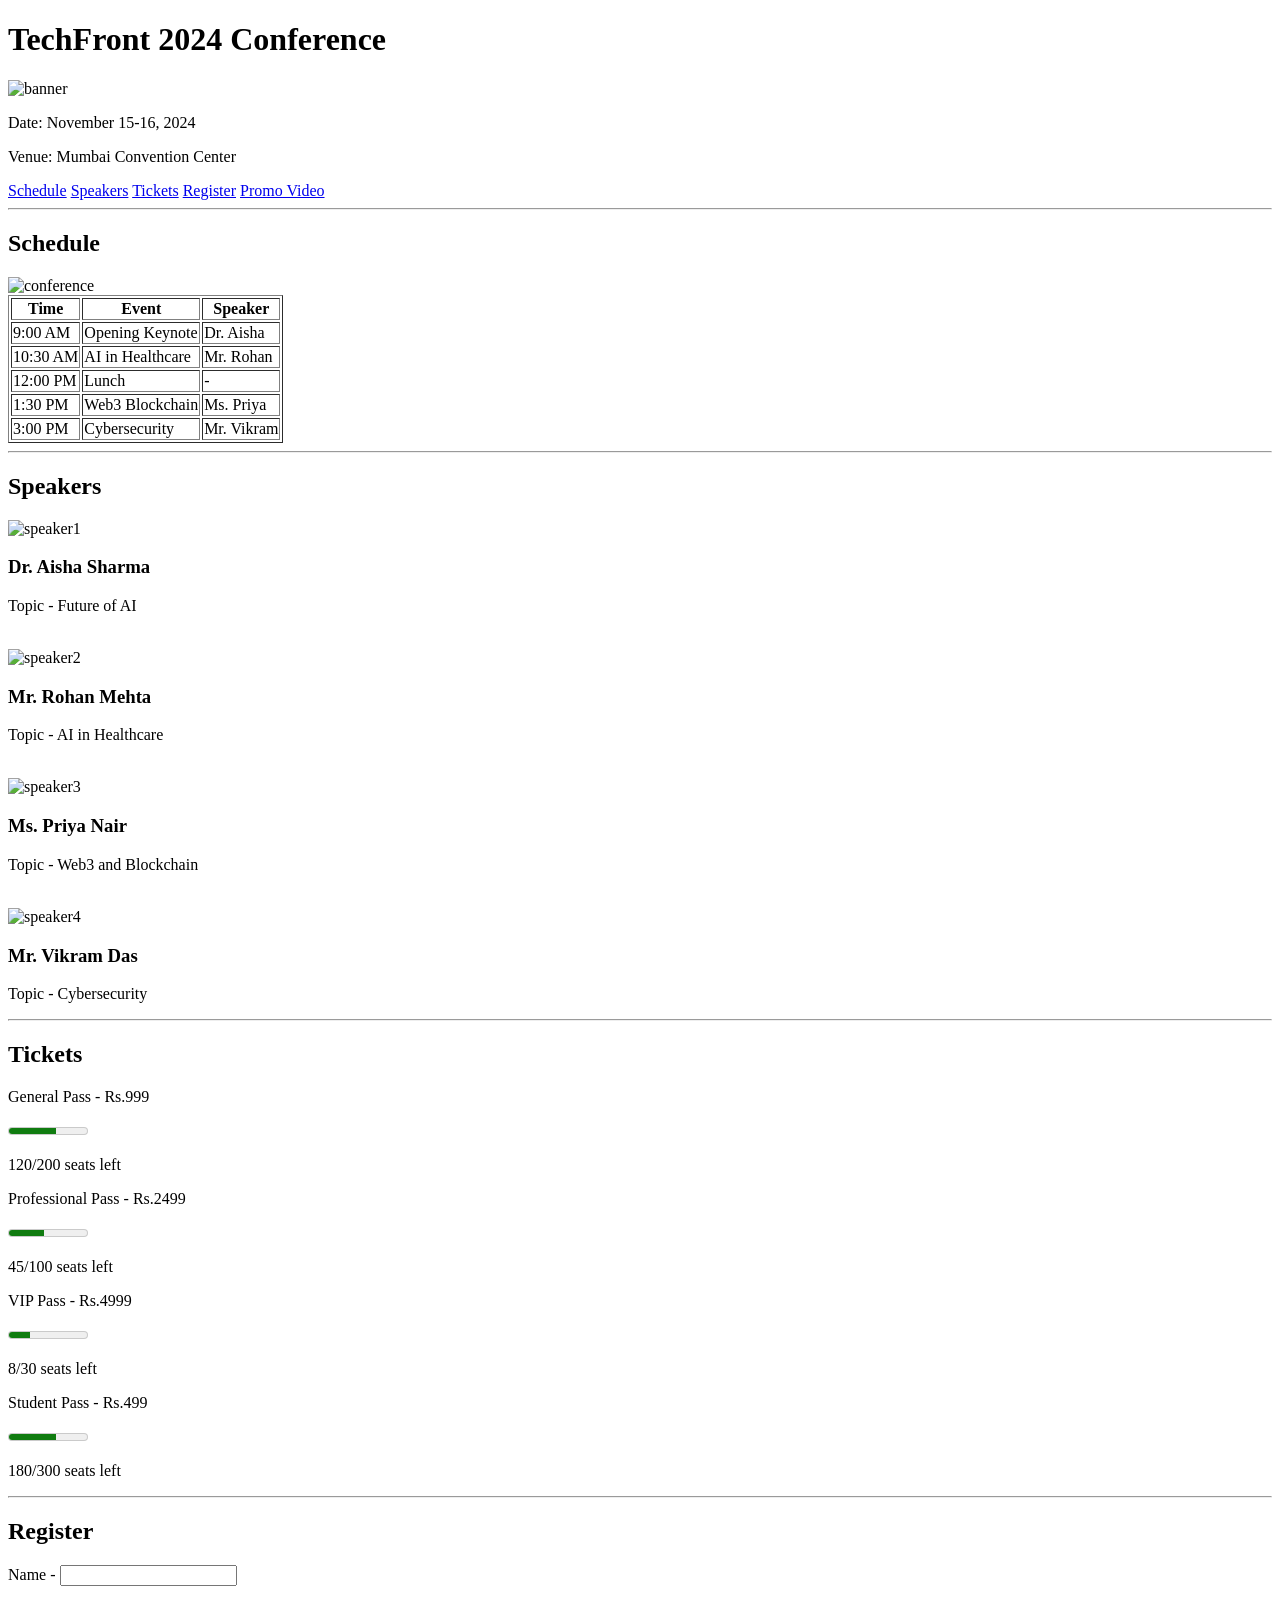
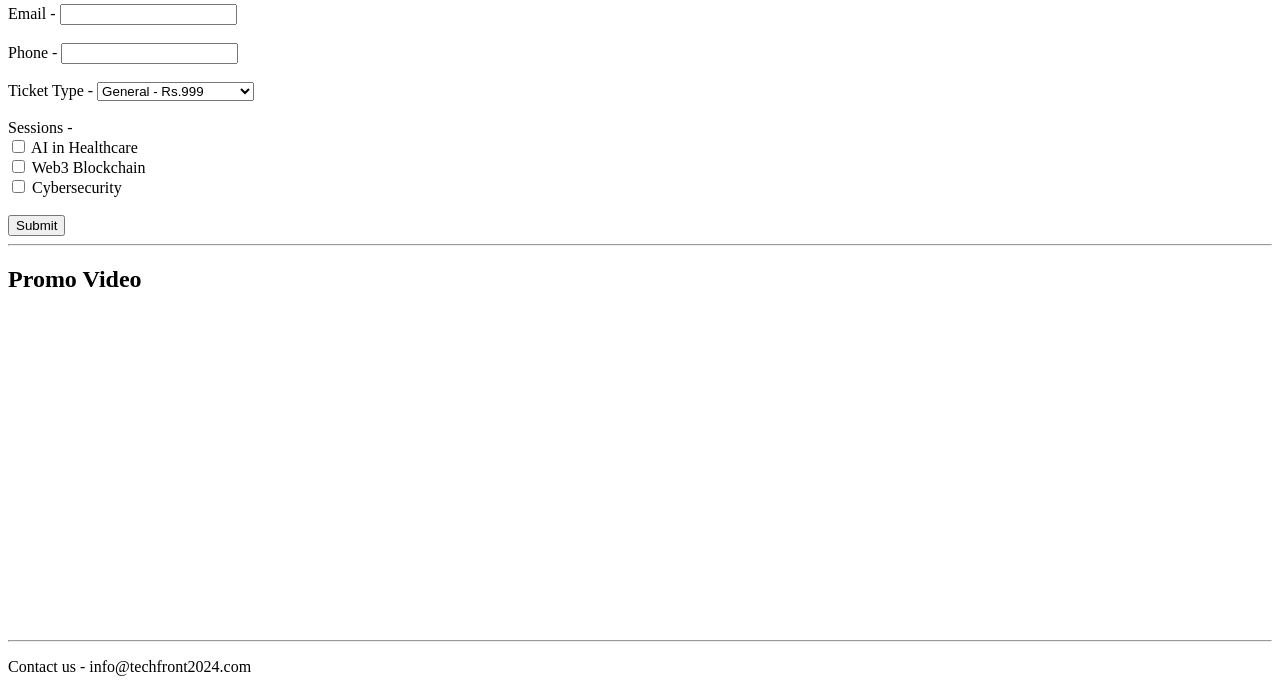
==== index.html @ e994ee5c "Add index.html" ====
<!DOCTYPE html>
<html>

<head>
  <title>TechFront 2024</title>
</head>

<body>

  <h1>TechFront 2024 Conference</h1>
  <img src="https://picsum.photos/800/200?random=1" alt="banner" width="800">
  <p>Date: November 15-16, 2024</p>
  <p>Venue: Mumbai Convention Center</p>

  <a href="#schedule">Schedule</a>
  <a href="#speakers">Speakers</a>
  <a href="#tickets">Tickets</a>
  <a href="#register">Register</a>
  <a href="#promo">Promo Video</a>

  <hr>

  <h2 id="schedule">Schedule</h2>
  <img src="https://picsum.photos/600/150?random=2" alt="conference" width="600">
  <br>
  <table border="1">
    <tr>
      <th>Time</th>
      <th>Event</th>
      <th>Speaker</th>
    </tr>
    <tr>
      <td>9:00 AM</td>
      <td>Opening Keynote</td>
      <td>Dr. Aisha</td>
    </tr>
    <tr>
      <td>10:30 AM</td>
      <td>AI in Healthcare</td>
      <td>Mr. Rohan</td>
    </tr>
    <tr>
      <td>12:00 PM</td>
      <td>Lunch</td>
      <td>-</td>
    </tr>
    <tr>
      <td>1:30 PM</td>
      <td>Web3 Blockchain</td>
      <td>Ms. Priya</td>
    </tr>
    <tr>
      <td>3:00 PM</td>
      <td>Cybersecurity</td>
      <td>Mr. Vikram</td>
    </tr>
  </table>

  <hr>

  <h2 id="speakers">Speakers</h2>

  <img src="https://picsum.photos/100/100?random=10" alt="speaker1" width="100">
  <h3>Dr. Aisha Sharma</h3>
  <p>Topic - Future of AI</p>

  <br>

  <img src="https://picsum.photos/100/100?random=11" alt="speaker2" width="100">
  <h3>Mr. Rohan Mehta</h3>
  <p>Topic - AI in Healthcare</p>

  <br>

  <img src="https://picsum.photos/100/100?random=12" alt="speaker3" width="100">
  <h3>Ms. Priya Nair</h3>
  <p>Topic - Web3 and Blockchain</p>

  <br>

  <img src="https://picsum.photos/100/100?random=13" alt="speaker4" width="100">
  <h3>Mr. Vikram Das</h3>
  <p>Topic - Cybersecurity</p>

  <hr>

  <h2 id="tickets">Tickets</h2>

  <p>General Pass - Rs.999</p>
  <meter value="120" min="0" max="200"></meter>
  <p>120/200 seats left</p>

  <p>Professional Pass - Rs.2499</p>
  <meter value="45" min="0" max="100"></meter>
  <p>45/100 seats left</p>

  <p>VIP Pass - Rs.4999</p>
  <meter value="8" min="0" max="30"></meter>
  <p>8/30 seats left</p>

  <p>Student Pass - Rs.499</p>
  <meter value="180" min="0" max="300"></meter>
  <p>180/300 seats left</p>

  <hr>

  <h2 id="register">Register</h2>

  <form>
    Name - <input type="text" name="name"><br><br>
    Email - <input type="email" name="email"><br><br>
    Phone - <input type="tel" name="phone"><br><br>

    Ticket Type -
    <select name="ticket">
      <option>General - Rs.999</option>
      <option>Professional - Rs.2499</option>
      <option>VIP - Rs.4999</option>
      <option>Student - Rs.499</option>
    </select><br><br>

    Sessions -<br>
    <input type="checkbox"> AI in Healthcare<br>
    <input type="checkbox"> Web3 Blockchain<br>
    <input type="checkbox"> Cybersecurity<br><br>

    <input type="submit" value="Submit">
  </form>

  <hr>

  <h2 id="promo">Promo Video</h2>
  <iframe width="560" height="315"
    src="https://www.youtube.com/embed/dQw4w9WgXcQ"
    frameborder="0"
    allowfullscreen>
  </iframe>

  <hr>

  <p>Contact us - info@techfront2024.com</p>

</body>
</html>
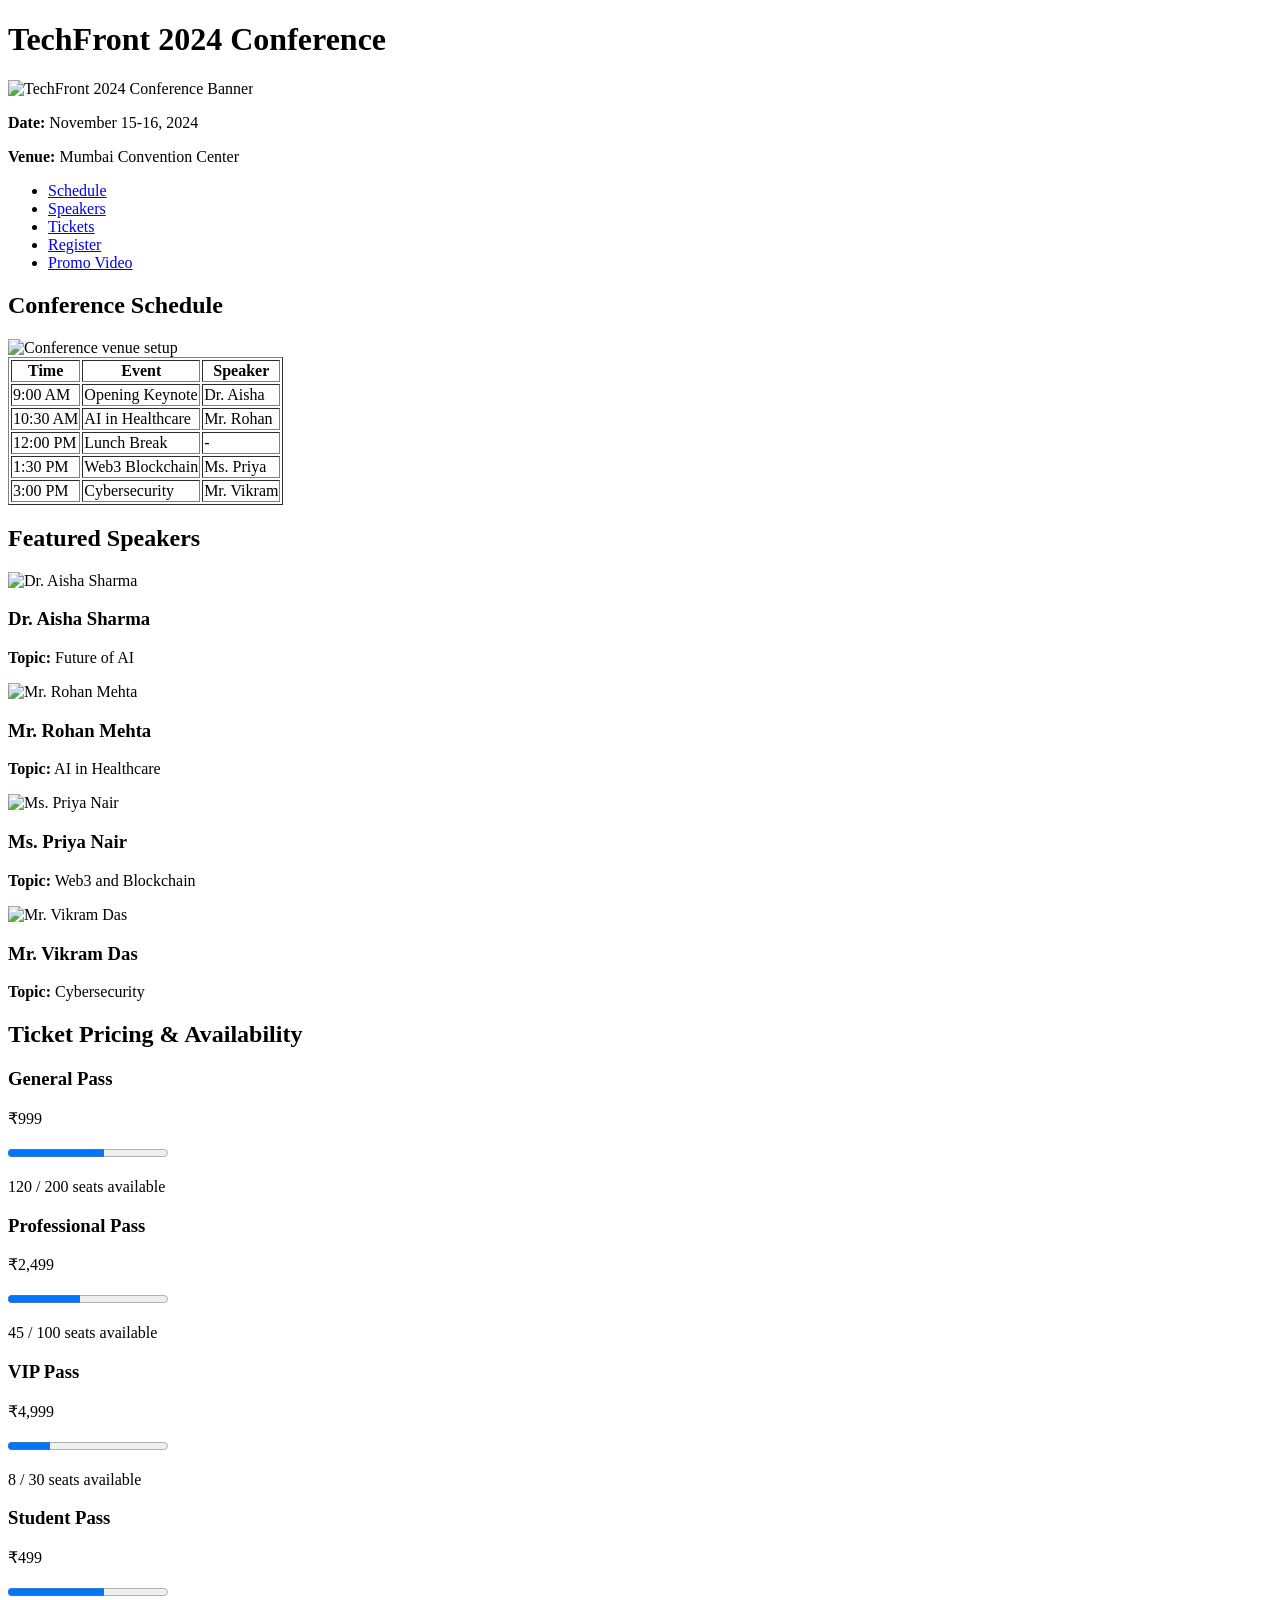
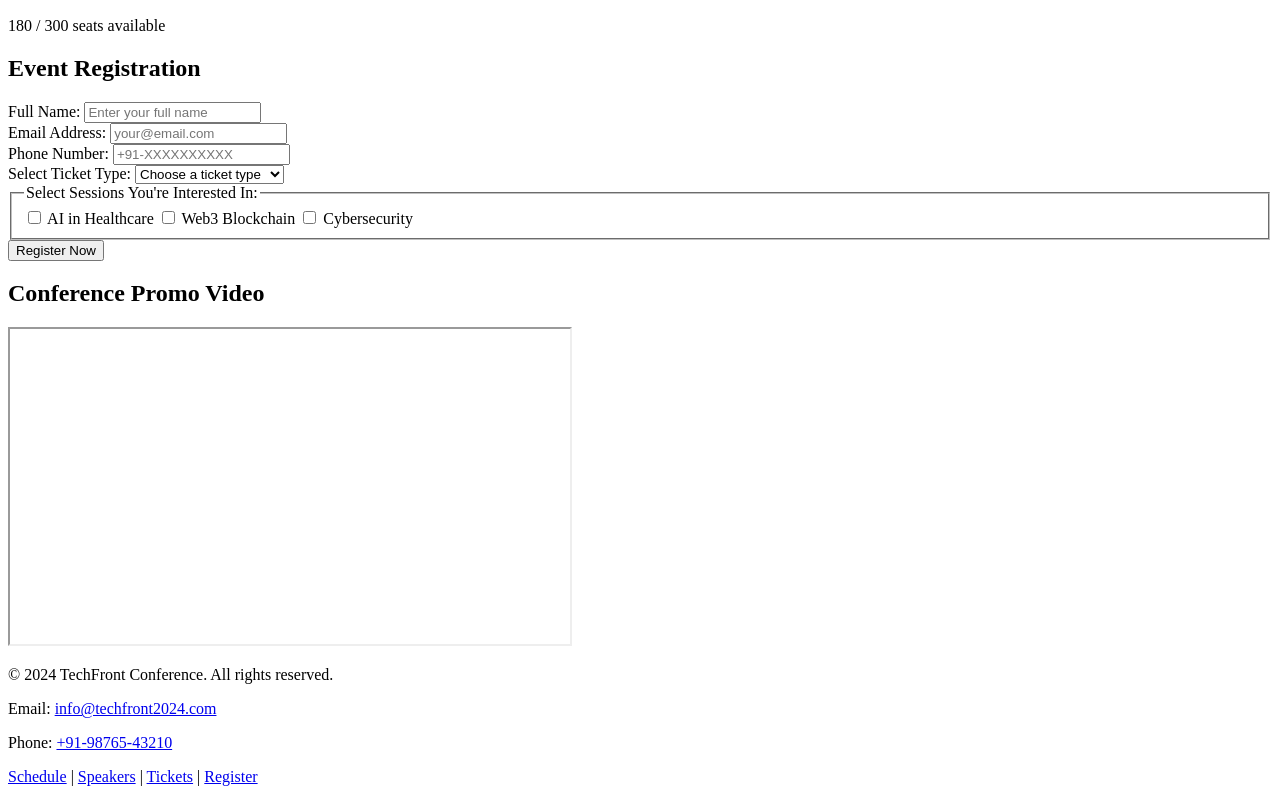
==== commit 9d4a7ce7: "refactor: Improve HTML5 semantic structure and accessibility" ====
--- a/index.html
+++ b/index.html
@@ -1,144 +1,207 @@
 <!DOCTYPE html>
-<html>
+<html lang="en">
 
 <head>
-  <title>TechFront 2024</title>
+  <meta charset="UTF-8">
+  <meta name="viewport" content="width=device-width, initial-scale=1.0">
+  <meta name="description" content="TechFront 2024 - Annual Technology Conference featuring AI, Blockchain, and Cybersecurity talks">
+  <meta name="keywords" content="tech conference, AI, blockchain, cybersecurity">
+  <meta name="author" content="TechFront Team">
+  <title>TechFront 2024 | Annual Technology Conference</title>
+  <link rel="stylesheet" href="styles.css">
 </head>
 
 <body>
 
-  <h1>TechFront 2024 Conference</h1>
-  <img src="https://picsum.photos/800/200?random=1" alt="banner" width="800">
-  <p>Date: November 15-16, 2024</p>
-  <p>Venue: Mumbai Convention Center</p>
-
-  <a href="#schedule">Schedule</a>
-  <a href="#speakers">Speakers</a>
-  <a href="#tickets">Tickets</a>
-  <a href="#register">Register</a>
-  <a href="#promo">Promo Video</a>
-
-  <hr>
-
-  <h2 id="schedule">Schedule</h2>
-  <img src="https://picsum.photos/600/150?random=2" alt="conference" width="600">
-  <br>
-  <table border="1">
-    <tr>
-      <th>Time</th>
-      <th>Event</th>
-      <th>Speaker</th>
-    </tr>
-    <tr>
-      <td>9:00 AM</td>
-      <td>Opening Keynote</td>
-      <td>Dr. Aisha</td>
-    </tr>
-    <tr>
-      <td>10:30 AM</td>
-      <td>AI in Healthcare</td>
-      <td>Mr. Rohan</td>
-    </tr>
-    <tr>
-      <td>12:00 PM</td>
-      <td>Lunch</td>
-      <td>-</td>
-    </tr>
-    <tr>
-      <td>1:30 PM</td>
-      <td>Web3 Blockchain</td>
-      <td>Ms. Priya</td>
-    </tr>
-    <tr>
-      <td>3:00 PM</td>
-      <td>Cybersecurity</td>
-      <td>Mr. Vikram</td>
-    </tr>
-  </table>
-
-  <hr>
-
-  <h2 id="speakers">Speakers</h2>
-
-  <img src="https://picsum.photos/100/100?random=10" alt="speaker1" width="100">
-  <h3>Dr. Aisha Sharma</h3>
-  <p>Topic - Future of AI</p>
-
-  <br>
-
-  <img src="https://picsum.photos/100/100?random=11" alt="speaker2" width="100">
-  <h3>Mr. Rohan Mehta</h3>
-  <p>Topic - AI in Healthcare</p>
-
-  <br>
-
-  <img src="https://picsum.photos/100/100?random=12" alt="speaker3" width="100">
-  <h3>Ms. Priya Nair</h3>
-  <p>Topic - Web3 and Blockchain</p>
-
-  <br>
-
-  <img src="https://picsum.photos/100/100?random=13" alt="speaker4" width="100">
-  <h3>Mr. Vikram Das</h3>
-  <p>Topic - Cybersecurity</p>
-
-  <hr>
-
-  <h2 id="tickets">Tickets</h2>
-
-  <p>General Pass - Rs.999</p>
-  <meter value="120" min="0" max="200"></meter>
-  <p>120/200 seats left</p>
-
-  <p>Professional Pass - Rs.2499</p>
-  <meter value="45" min="0" max="100"></meter>
-  <p>45/100 seats left</p>
-
-  <p>VIP Pass - Rs.4999</p>
-  <meter value="8" min="0" max="30"></meter>
-  <p>8/30 seats left</p>
-
-  <p>Student Pass - Rs.499</p>
-  <meter value="180" min="0" max="300"></meter>
-  <p>180/300 seats left</p>
-
-  <hr>
-
-  <h2 id="register">Register</h2>
-
-  <form>
-    Name - <input type="text" name="name"><br><br>
-    Email - <input type="email" name="email"><br><br>
-    Phone - <input type="tel" name="phone"><br><br>
-
-    Ticket Type -
-    <select name="ticket">
-      <option>General - Rs.999</option>
-      <option>Professional - Rs.2499</option>
-      <option>VIP - Rs.4999</option>
-      <option>Student - Rs.499</option>
-    </select><br><br>
-
-    Sessions -<br>
-    <input type="checkbox"> AI in Healthcare<br>
-    <input type="checkbox"> Web3 Blockchain<br>
-    <input type="checkbox"> Cybersecurity<br><br>
-
-    <input type="submit" value="Submit">
-  </form>
-
-  <hr>
-
-  <h2 id="promo">Promo Video</h2>
-  <iframe width="560" height="315"
-    src="https://www.youtube.com/embed/dQw4w9WgXcQ"
-    frameborder="0"
-    allowfullscreen>
-  </iframe>
-
-  <hr>
-
-  <p>Contact us - info@techfront2024.com</p>
+  <header>
+    <h1>TechFront 2024 Conference</h1>
+  <img src="https://picsum.photos/800/200?random=1" alt="TechFront 2024 Conference Banner" width="800">
+  <section class="intro">
+    <p><strong>Date:</strong> November 15-16, 2024</p>
+    <p><strong>Venue:</strong> Mumbai Convention Center</p>
+  </section>
+  </header>
+
+  <nav>
+    <ul>
+      <li><a href="#schedule">Schedule</a></li>
+      <li><a href="#speakers">Speakers</a></li>
+      <li><a href="#tickets">Tickets</a></li>
+      <li><a href="#register">Register</a></li>
+      <li><a href="#promo">Promo Video</a></li>
+    </ul>
+  </nav>
+
+  <section id="schedule">
+    <h2>Conference Schedule</h2>
+    <img src="https://picsum.photos/600/150?random=2" alt="Conference venue setup" width="600">
+    <table border="1">
+      <thead>
+        <tr>
+          <th>Time</th>
+          <th>Event</th>
+          <th>Speaker</th>
+        </tr>
+      </thead>
+      <tbody>
+        <tr>
+          <td>9:00 AM</td>
+          <td>Opening Keynote</td>
+          <td>Dr. Aisha</td>
+        </tr>
+        <tr>
+          <td>10:30 AM</td>
+          <td>AI in Healthcare</td>
+          <td>Mr. Rohan</td>
+        </tr>
+        <tr>
+          <td>12:00 PM</td>
+          <td>Lunch Break</td>
+          <td>-</td>
+        </tr>
+        <tr>
+          <td>1:30 PM</td>
+          <td>Web3 Blockchain</td>
+          <td>Ms. Priya</td>
+        </tr>
+        <tr>
+          <td>3:00 PM</td>
+          <td>Cybersecurity</td>
+          <td>Mr. Vikram</td>
+        </tr>
+      </tbody>
+    </table>
+  </section>
+
+  <section id="speakers">
+    <h2>Featured Speakers</h2>
+    <div class="speakers-container">
+      <article class="speaker">
+        <img src="https://picsum.photos/100/100?random=10" alt="Dr. Aisha Sharma">
+        <h3>Dr. Aisha Sharma</h3>
+        <p><strong>Topic:</strong> Future of AI</p>
+      </article>
+
+      <article class="speaker">
+        <img src="https://picsum.photos/100/100?random=11" alt="Mr. Rohan Mehta">
+        <h3>Mr. Rohan Mehta</h3>
+        <p><strong>Topic:</strong> AI in Healthcare</p>
+      </article>
+
+      <article class="speaker">
+        <img src="https://picsum.photos/100/100?random=12" alt="Ms. Priya Nair">
+        <h3>Ms. Priya Nair</h3>
+        <p><strong>Topic:</strong> Web3 and Blockchain</p>
+      </article>
+
+      <article class="speaker">
+        <img src="https://picsum.photos/100/100?random=13" alt="Mr. Vikram Das">
+        <h3>Mr. Vikram Das</h3>
+        <p><strong>Topic:</strong> Cybersecurity</p>
+      </article>
+    </div>
+  </section>
+
+  <section id="tickets">
+    <h2>Ticket Pricing & Availability</h2>
+    <div class="tickets-container">
+      <div class="ticket-card">
+        <h3>General Pass</h3>
+        <p class="price">₹999</p>
+        <progress value="120" max="200"></progress>
+        <p>120 / 200 seats available</p>
+      </div>
+
+      <div class="ticket-card">
+        <h3>Professional Pass</h3>
+        <p class="price">₹2,499</p>
+        <progress value="45" max="100"></progress>
+        <p>45 / 100 seats available</p>
+      </div>
+
+      <div class="ticket-card">
+        <h3>VIP Pass</h3>
+        <p class="price">₹4,999</p>
+        <progress value="8" max="30"></progress>
+        <p>8 / 30 seats available</p>
+      </div>
+
+      <div class="ticket-card">
+        <h3>Student Pass</h3>
+        <p class="price">₹499</p>
+        <progress value="180" max="300"></progress>
+        <p>180 / 300 seats available</p>
+      </div>
+    </div>
+  </section>
+
+  <section id="register">
+    <h2>Event Registration</h2>
+    <form action="/register" method="POST" class="registration-form">
+      <div class="form-group">
+        <label for="name">Full Name:</label>
+        <input type="text" id="name" name="name" required placeholder="Enter your full name">
+      </div>
+
+      <div class="form-group">
+        <label for="email">Email Address:</label>
+        <input type="email" id="email" name="email" required placeholder="your@email.com">
+      </div>
+
+      <div class="form-group">
+        <label for="phone">Phone Number:</label>
+        <input type="tel" id="phone" name="phone" required placeholder="+91-XXXXXXXXXX">
+      </div>
+
+      <div class="form-group">
+        <label for="ticket">Select Ticket Type:</label>
+        <select id="ticket" name="ticket" required>
+          <option value="">Choose a ticket type</option>
+          <option value="general">General - ₹999</option>
+          <option value="professional">Professional - ₹2,499</option>
+          <option value="vip">VIP - ₹4,999</option>
+          <option value="student">Student - ₹499</option>
+        </select>
+      </div>
+
+      <div class="form-group">
+        <fieldset>
+          <legend>Select Sessions You're Interested In:</legend>
+          <label><input type="checkbox" name="sessions" value="ai"> AI in Healthcare</label>
+          <label><input type="checkbox" name="sessions" value="blockchain"> Web3 Blockchain</label>
+          <label><input type="checkbox" name="sessions" value="security"> Cybersecurity</label>
+        </fieldset>
+      </div>
+
+      <button type="submit" class="submit-btn">Register Now</button>
+    </form>
+  </section>
+
+  <section id="promo">
+    <h2>Conference Promo Video</h2>
+    <div class="video-container">
+      <iframe width="560" height="315"
+        src="https://www.youtube.com/embed/dQw4w9WgXcQ"
+        title="TechFront 2024 Promo Video"
+        allow="accelerometer; autoplay; clipboard-write; encrypted-media; gyroscope; picture-in-picture"
+        allowfullscreen>
+      </iframe>
+    </div>
+  </section>
+
+  <footer>
+    <div class="footer-content">
+      <p>&copy; 2024 TechFront Conference. All rights reserved.</p>
+      <p>Email: <a href="mailto:info@techfront2024.com">info@techfront2024.com</a></p>
+      <p>Phone: <a href="tel:+919876543210">+91-98765-43210</a></p>
+      <nav class="footer-nav">
+        <a href="#schedule">Schedule</a> | 
+        <a href="#speakers">Speakers</a> | 
+        <a href="#tickets">Tickets</a> | 
+        <a href="#register">Register</a>
+      </nav>
+    </div>
+  </footer>
 
 </body>
 </html>
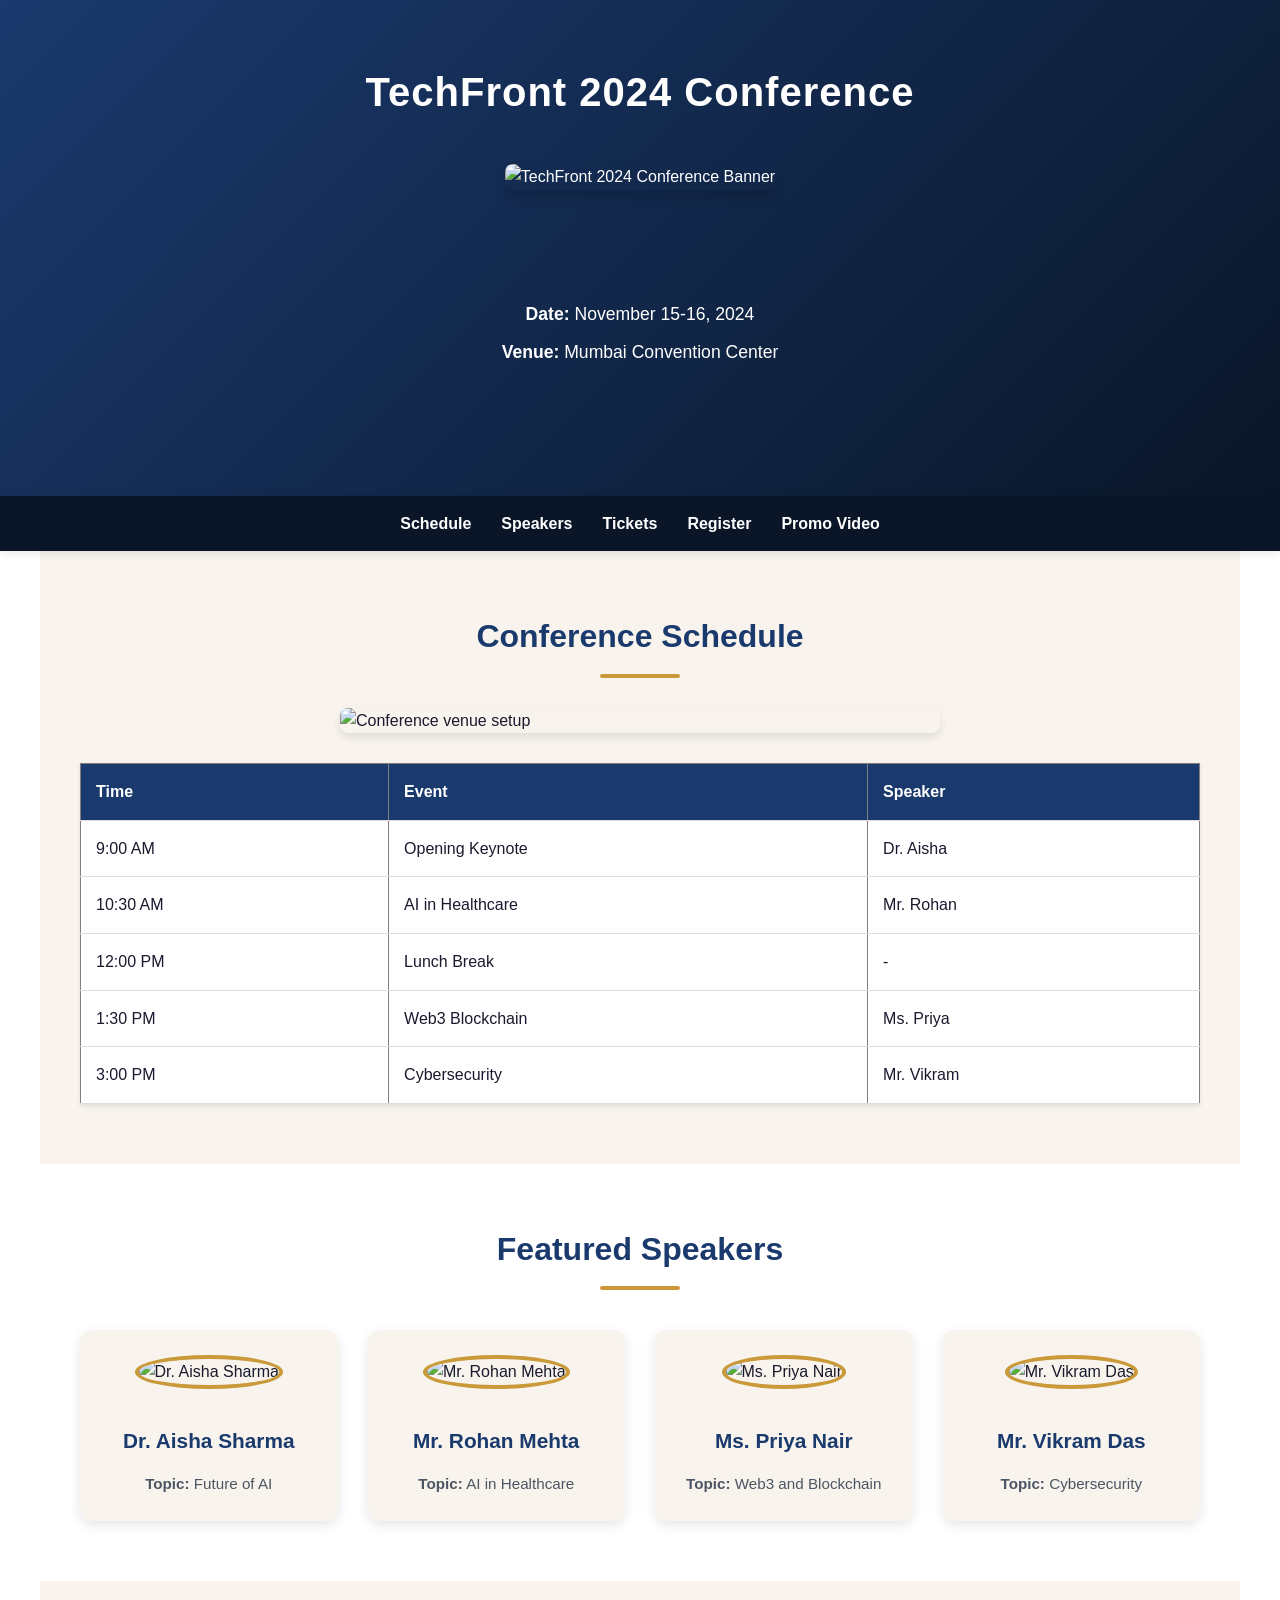
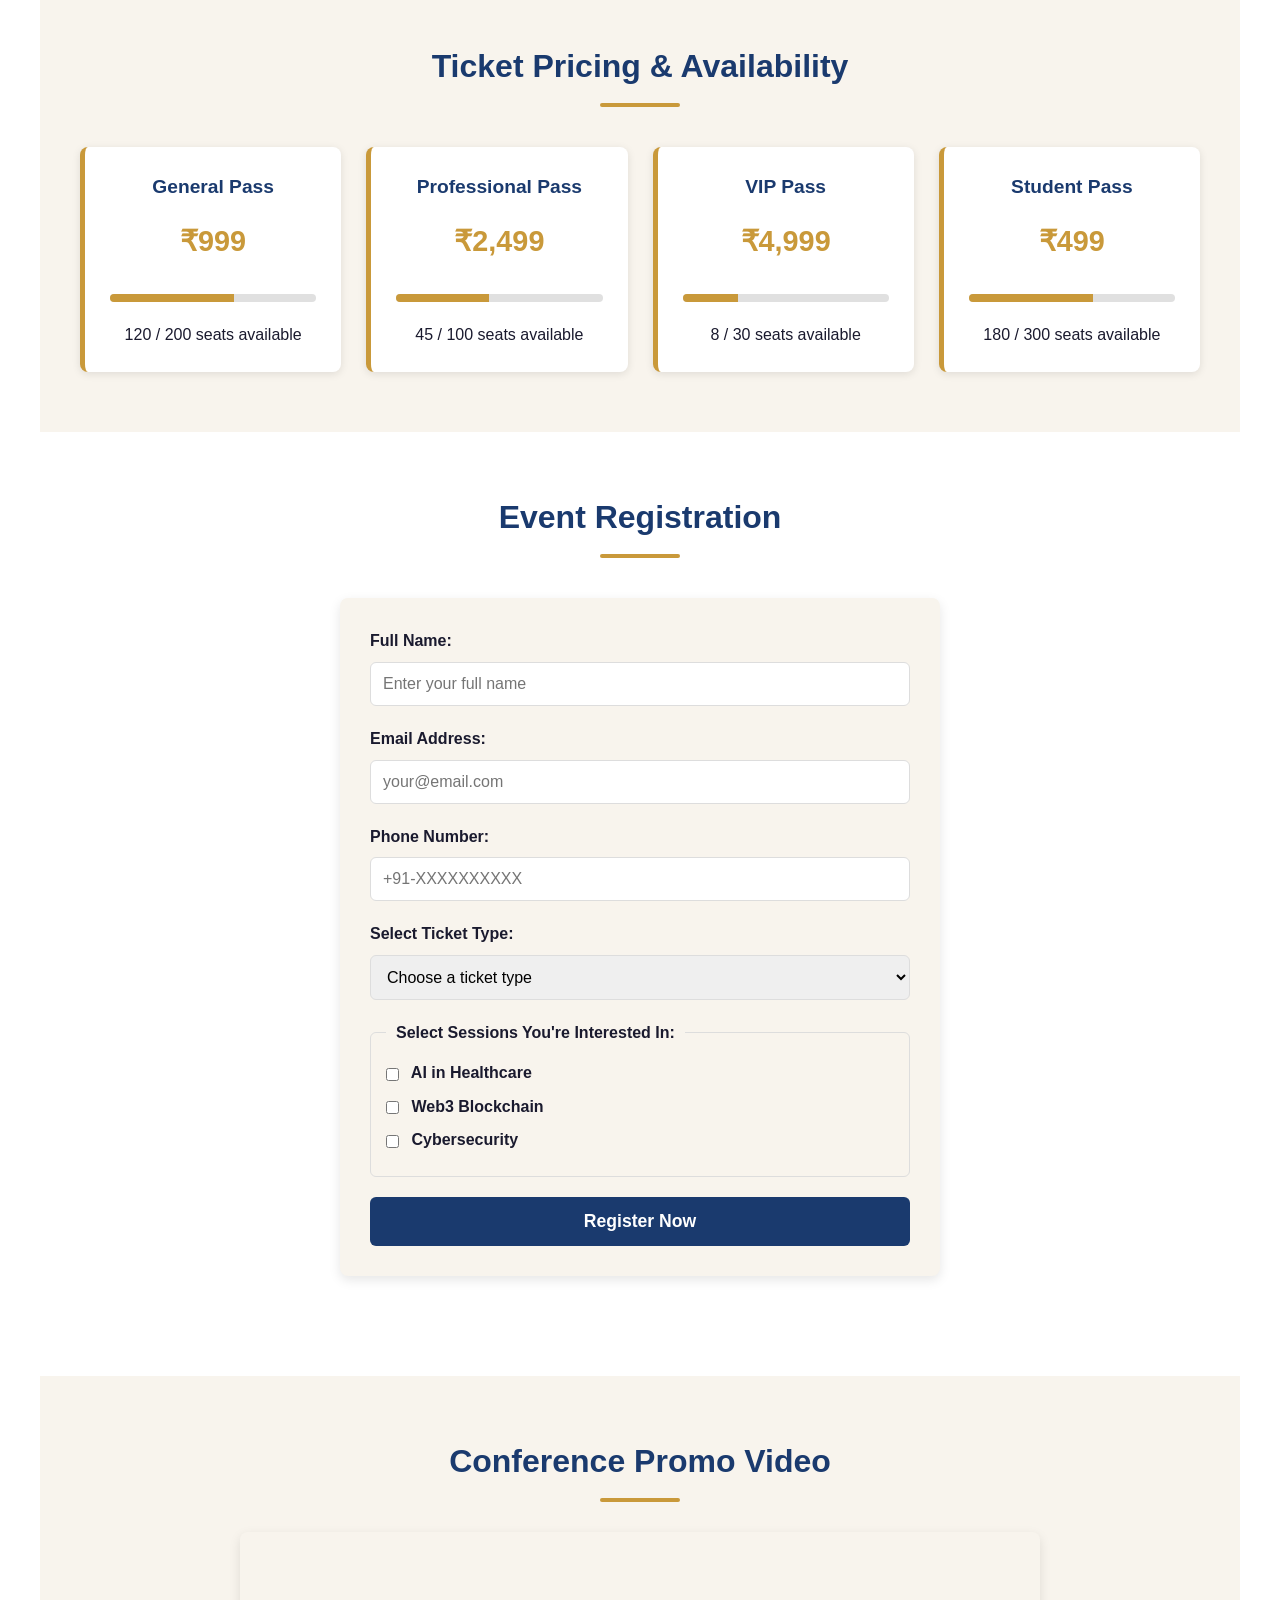
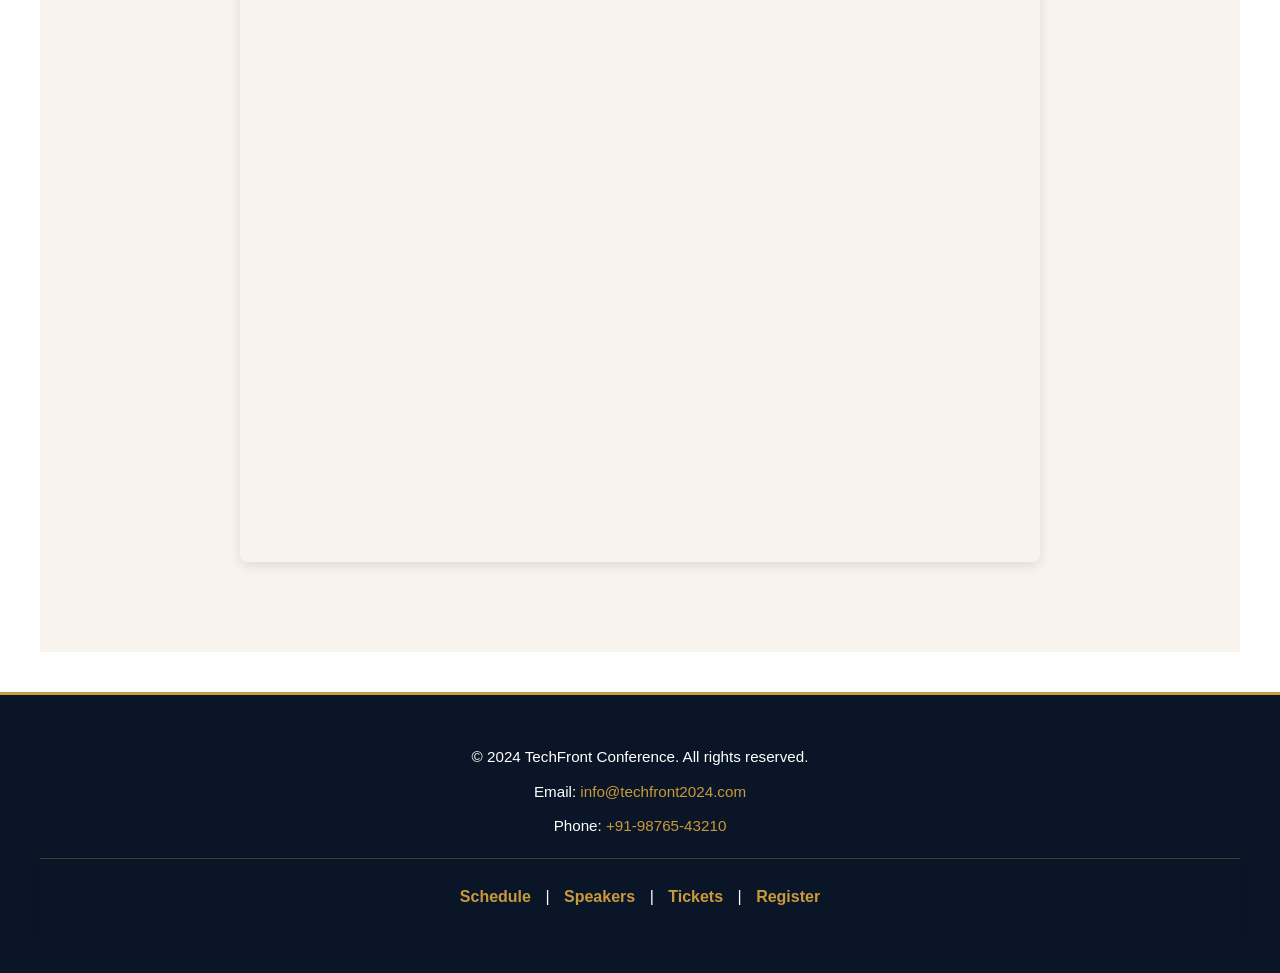
==== commit 21360ad0: "feat: Add JavaScript for form validation and interactivity" ====
--- a/index.html
+++ b/index.html
@@ -9,6 +9,7 @@
   <meta name="author" content="TechFront Team">
   <title>TechFront 2024 | Annual Technology Conference</title>
   <link rel="stylesheet" href="styles.css">
+  <script src="script.js" defer></script>
 </head>
 
 <body>
--- a/styles.css
+++ b/styles.css
@@ -0,0 +1,503 @@
+/* ============================= */
+/* TechFront 2024 Conference    */
+/* Main Stylesheet              */
+/* ============================= */
+
+:root {
+  --primary-color: #1a3a6e;
+  --secondary-color: #c9993a;
+  --accent-color: #0a1628;
+  --light-bg: #f8f4ed;
+  --white: #ffffff;
+  --text-dark: #1a1a2e;
+  --text-light: #4b5563;
+  --border-color: #e8b84b;
+  --success-color: #27ae60;
+  --error-color: #c0392b;
+}
+
+* {
+  margin: 0;
+  padding: 0;
+  box-sizing: border-box;
+}
+
+html {
+  scroll-behavior: smooth;
+  font-size: 16px;
+}
+
+body {
+  font-family: 'Segoe UI', Tahoma, Geneva, Verdana, sans-serif;
+  line-height: 1.6;
+  color: var(--text-dark);
+  background-color: var(--white);
+  overflow-x: hidden;
+}
+
+/* ============================= */
+/* HEADER SECTION               */
+/* ============================= */
+
+header {
+  background: linear-gradient(135deg, var(--primary-color) 0%, var(--accent-color) 100%);
+  color: var(--white);
+  padding: 60px 40px;
+  text-align: center;
+  box-shadow: 0 4px 6px rgba(0, 0, 0, 0.1);
+}
+
+header h1 {
+  font-size: 2.5rem;
+  margin-bottom: 20px;
+  font-weight: 700;
+  letter-spacing: 1px;
+}
+
+header img {
+  max-width: 100%;
+  height: auto;
+  border-radius: 8px;
+  margin: 20px 0;
+  box-shadow: 0 8px 12px rgba(0, 0, 0, 0.15);
+}
+
+.intro {
+  margin-top: 20px;
+  font-size: 1.1rem;
+}
+
+.intro p {
+  margin: 10px 0;
+}
+
+/* ============================= */
+/* NAVIGATION                    */
+/* ============================= */
+
+nav {
+  background-color: var(--accent-color);
+  padding: 15px 0;
+  position: sticky;
+  top: 0;
+  z-index: 100;
+  box-shadow: 0 2px 8px rgba(0, 0, 0, 0.1);
+}
+
+nav ul {
+  list-style: none;
+  display: flex;
+  justify-content: center;
+  flex-wrap: wrap;
+  gap: 30px;
+  padding: 0 20px;
+}
+
+nav a {
+  color: var(--white);
+  text-decoration: none;
+  font-weight: 600;
+  transition: color 0.3s ease, border-bottom 0.3s ease;
+  border-bottom: 3px solid transparent;
+  padding: 5px 0;
+}
+
+nav a:hover {
+  color: var(--secondary-color);
+  border-bottom-color: var(--secondary-color);
+}
+
+/* ============================= */
+/* SECTIONS GENERAL              */
+/* ============================= */
+
+section {
+  padding: 60px 40px;
+  max-width: 1200px;
+  margin: 0 auto;
+}
+
+section h2 {
+  font-size: 2rem;
+  color: var(--primary-color);
+  margin-bottom: 30px;
+  text-align: center;
+  position: relative;
+  padding-bottom: 15px;
+}
+
+section h2::after {
+  content: '';
+  position: absolute;
+  bottom: 0;
+  left: 50%;
+  transform: translateX(-50%);
+  width: 80px;
+  height: 4px;
+  background-color: var(--secondary-color);
+  border-radius: 2px;
+}
+
+/* ============================= */
+/* SCHEDULE SECTION              */
+/* ============================= */
+
+#schedule {
+  background-color: var(--light-bg);
+}
+
+#schedule img {
+  max-width: 100%;
+  height: auto;
+  border-radius: 8px;
+  margin: 20px auto;
+  display: block;
+  box-shadow: 0 4px 8px rgba(0, 0, 0, 0.1);
+}
+
+table {
+  width: 100%;
+  border-collapse: collapse;
+  margin-top: 30px;
+  box-shadow: 0 2px 4px rgba(0, 0, 0, 0.1);
+  background-color: var(--white);
+}
+
+table thead {
+  background-color: var(--primary-color);
+  color: var(--white);
+}
+
+table th,
+table td {
+  padding: 15px;
+  text-align: left;
+  border-bottom: 1px solid #ddd;
+}
+
+table tbody tr:hover {
+  background-color: #f0f0f0;
+  transition: background-color 0.3s ease;
+}
+
+table th {
+  font-weight: 600;
+}
+
+/* ============================= */
+/* SPEAKERS SECTION              */
+/* ============================= */
+
+#speakers {
+  background-color: var(--white);
+}
+
+.speakers-container {
+  display: grid;
+  grid-template-columns: repeat(auto-fit, minmax(250px, 1fr));
+  gap: 30px;
+  margin-top: 40px;
+}
+
+.speaker {
+  background-color: var(--light-bg);
+  border-radius: 12px;
+  padding: 25px;
+  text-align: center;
+  box-shadow: 0 4px 12px rgba(0, 0, 0, 0.1);
+  transition: transform 0.3s ease, box-shadow 0.3s ease;
+}
+
+.speaker:hover {
+  transform: translateY(-8px);
+  box-shadow: 0 8px 20px rgba(0, 0, 0, 0.15);
+}
+
+.speaker img {
+  width: 120px;
+  height: 120px;
+  border-radius: 50%;
+  margin-bottom: 20px;
+  border: 4px solid var(--secondary-color);
+  object-fit: cover;
+}
+
+.speaker h3 {
+  color: var(--primary-color);
+  margin: 15px 0;
+  font-size: 1.3rem;
+}
+
+.speaker p {
+  color: var(--text-light);
+  font-size: 0.95rem;
+}
+
+/* ============================= */
+/* TICKETS SECTION               */
+/* ============================= */
+
+#tickets {
+  background-color: var(--light-bg);
+}
+
+.tickets-container {
+  display: grid;
+  grid-template-columns: repeat(auto-fit, minmax(200px, 1fr));
+  gap: 25px;
+  margin-top: 40px;
+}
+
+.ticket-card {
+  background-color: var(--white);
+  border-left: 5px solid var(--secondary-color);
+  border-radius: 8px;
+  padding: 25px;
+  text-align: center;
+  box-shadow: 0 2px 8px rgba(0, 0, 0, 0.1);
+  transition: transform 0.3s ease;
+}
+
+.ticket-card:hover {
+  transform: scale(1.05);
+}
+
+.ticket-card h3 {
+  color: var(--primary-color);
+  margin-bottom: 15px;
+  font-size: 1.2rem;
+}
+
+.ticket-card .price {
+  font-size: 1.8rem;
+  color: var(--secondary-color);
+  font-weight: 700;
+  margin: 15px 0;
+}
+
+.ticket-card progress {
+  width: 100%;
+  height: 8px;
+  border-radius: 4px;
+  overflow: hidden;
+  margin: 15px 0;
+}
+
+.ticket-card progress::-webkit-progress-bar {
+  background-color: #e0e0e0;
+}
+
+.ticket-card progress::-webkit-progress-value {
+  background-color: var(--secondary-color);
+}
+
+/* ============================= */
+/* REGISTRATION FORM             */
+/* ============================= */
+
+#register {
+  background-color: var(--white);
+}
+
+.registration-form {
+  max-width: 600px;
+  margin: 40px auto;
+  background-color: var(--light-bg);
+  padding: 30px;
+  border-radius: 8px;
+  box-shadow: 0 4px 12px rgba(0, 0, 0, 0.1);
+}
+
+.form-group {
+  margin-bottom: 20px;
+}
+
+.form-group label {
+  display: block;
+  margin-bottom: 8px;
+  font-weight: 600;
+  color: var(--text-dark);
+}
+
+.form-group input,
+.form-group select {
+  width: 100%;
+  padding: 12px;
+  border: 1px solid #ddd;
+  border-radius: 6px;
+  font-size: 1rem;
+  font-family: inherit;
+  transition: border-color 0.3s ease, box-shadow 0.3s ease;
+}
+
+.form-group input:focus,
+.form-group select:focus {
+  outline: none;
+  border-color: var(--secondary-color);
+  box-shadow: 0 0 8px rgba(201, 153, 58, 0.2);
+}
+
+.form-group fieldset {
+  border: 1px solid #ddd;
+  border-radius: 6px;
+  padding: 15px;
+  margin-top: 8px;
+}
+
+.form-group legend {
+  font-weight: 600;
+  color: var(--text-dark);
+  padding: 0 10px;
+}
+
+.form-group label input[type="checkbox"] {
+  width: auto;
+  margin-right: 8px;
+  vertical-align: middle;
+}
+
+.submit-btn {
+  width: 100%;
+  padding: 14px;
+  background-color: var(--primary-color);
+  color: var(--white);
+  border: none;
+  border-radius: 6px;
+  font-size: 1.1rem;
+  font-weight: 600;
+  cursor: pointer;
+  transition: background-color 0.3s ease, transform 0.2s ease;
+}
+
+.submit-btn:hover {
+  background-color: var(--secondary-color);
+  transform: translateY(-2px);
+}
+
+.submit-btn:active {
+  transform: translateY(0);
+}
+
+/* ============================= */
+/* VIDEO SECTION                 */
+/* ============================= */
+
+#promo {
+  background-color: var(--light-bg);
+}
+
+.video-container {
+  max-width: 800px;
+  margin: 30px auto;
+  position: relative;
+  width: 100%;
+  padding-bottom: 56.25%;
+  height: 0;
+  overflow: hidden;
+  border-radius: 8px;
+  box-shadow: 0 4px 12px rgba(0, 0, 0, 0.1);
+}
+
+.video-container iframe {
+  position: absolute;
+  top: 0;
+  left: 0;
+  width: 100%;
+  height: 100%;
+  border: none;
+}
+
+/* ============================= */
+/* FOOTER SECTION                */
+/* ============================= */
+
+footer {
+  background-color: var(--accent-color);
+  color: var(--white);
+  padding: 40px;
+  text-align: center;
+  margin-top: 40px;
+  border-top: 3px solid var(--secondary-color);
+}
+
+.footer-content p {
+  margin: 10px 0;
+  font-size: 0.95rem;
+}
+
+.footer-content a {
+  color: var(--secondary-color);
+  text-decoration: none;
+  transition: color 0.3s ease;
+}
+
+.footer-content a:hover {
+  color: var(--border-color);
+}
+
+.footer-nav {
+  margin-top: 20px;
+  padding-top: 20px;
+  border-top: 1px solid rgba(201, 153, 58, 0.3);
+}
+
+.footer-nav a {
+  margin: 0 10px;
+  display: inline-block;
+}
+
+/* ============================= */
+/* RESPONSIVE DESIGN             */
+/* ============================= */
+
+@media (max-width: 768px) {
+  header h1 {
+    font-size: 1.8rem;
+  }
+
+  section {
+    padding: 40px 20px;
+  }
+
+  section h2 {
+    font-size: 1.5rem;
+  }
+
+  nav ul {
+    gap: 15px;
+  }
+
+  .speakers-container,
+  .tickets-container {
+    grid-template-columns: 1fr;
+  }
+
+  table th,
+  table td {
+    padding: 10px;
+    font-size: 0.9rem;
+  }
+}
+
+@media (max-width: 480px) {
+  header {
+    padding: 30px 15px;
+  }
+
+  header h1 {
+    font-size: 1.5rem;
+  }
+
+  nav ul {
+    flex-direction: column;
+    gap: 10px;
+  }
+
+  section {
+    padding: 20px 15px;
+  }
+
+  .registration-form {
+    padding: 20px;
+  }
+}
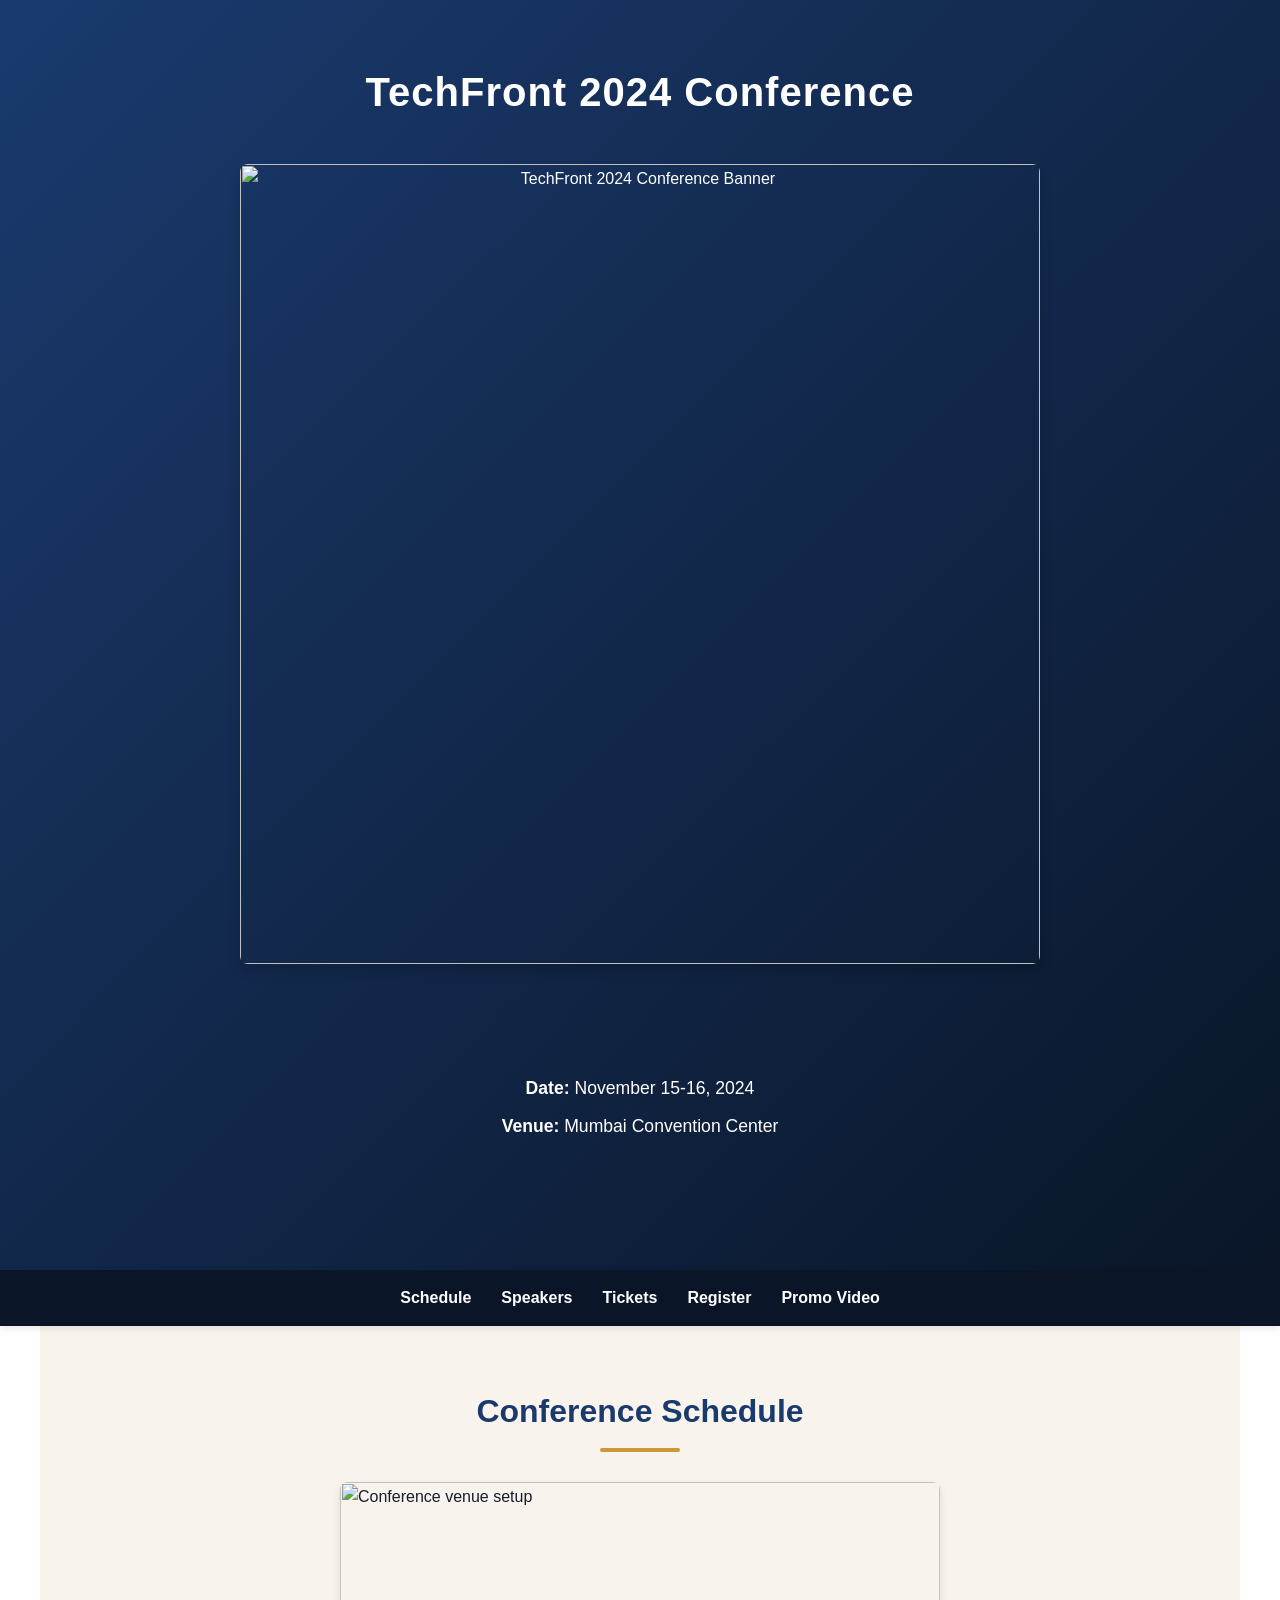
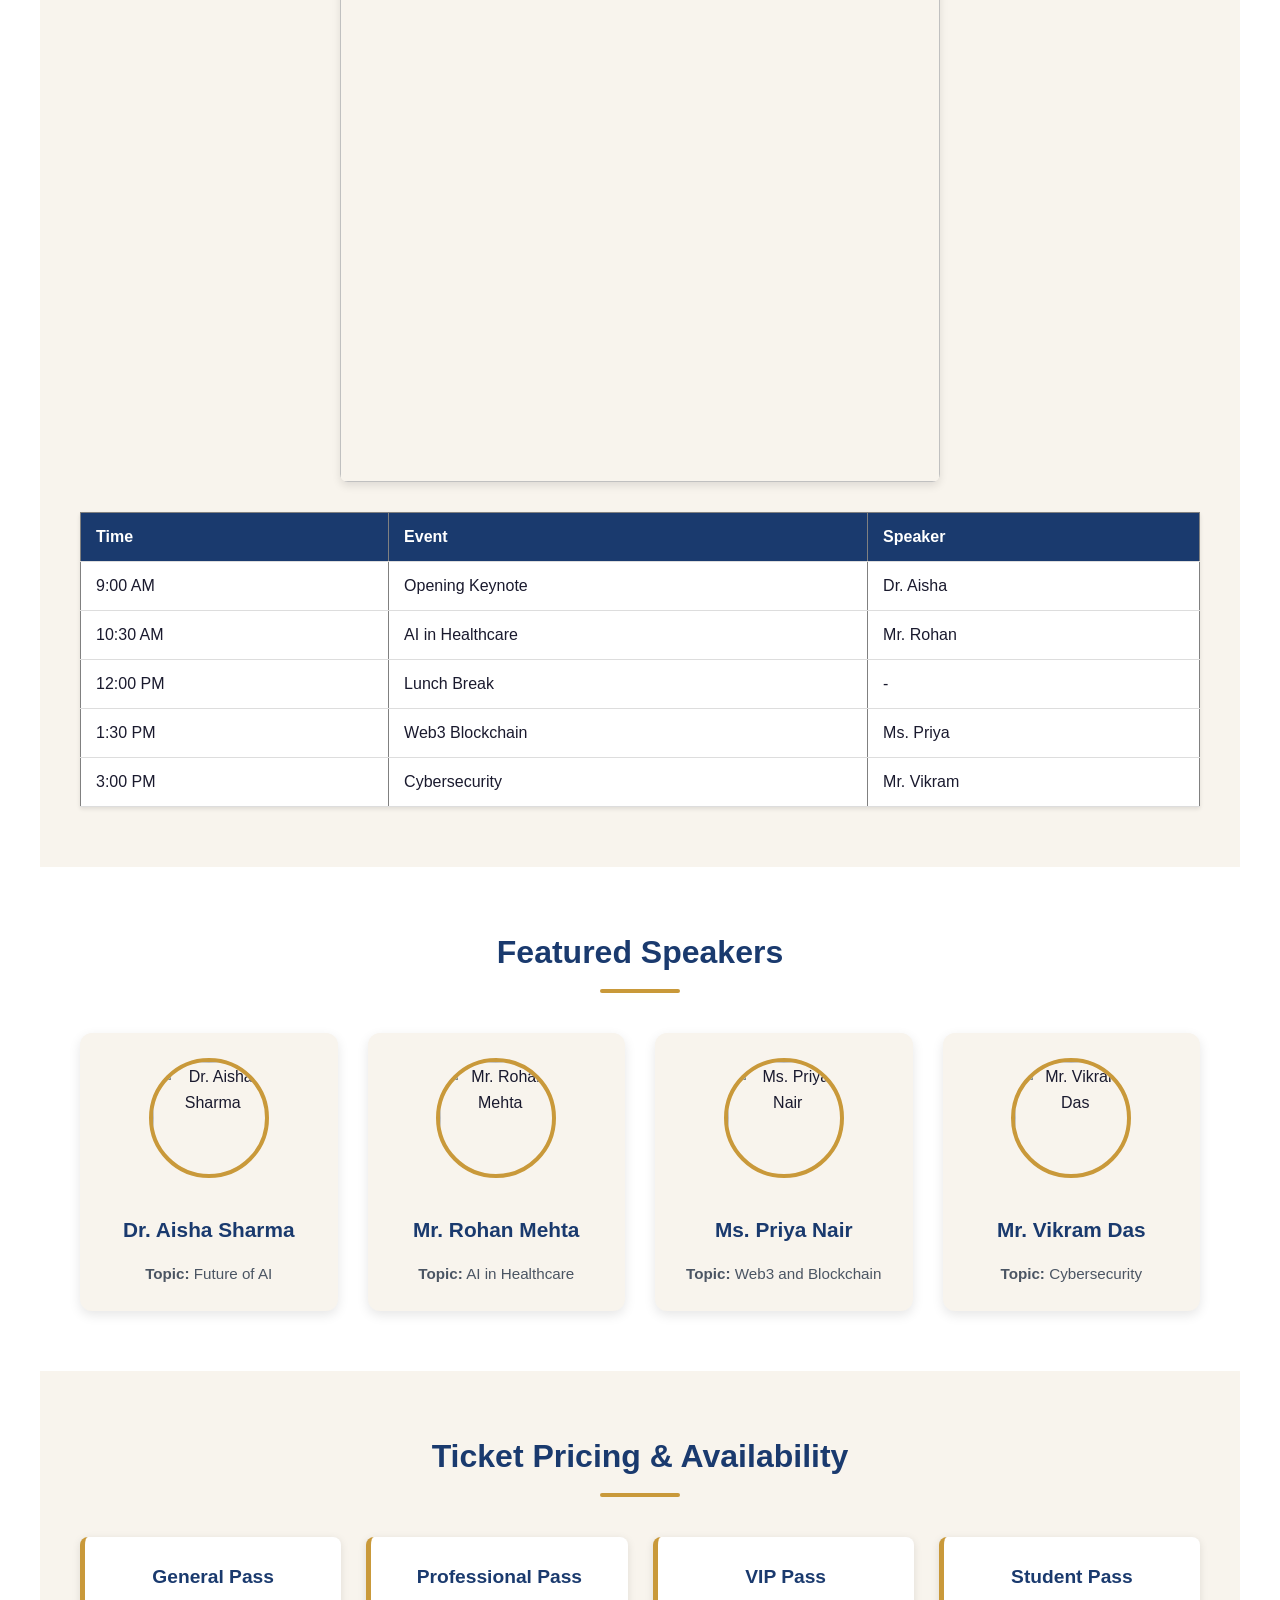
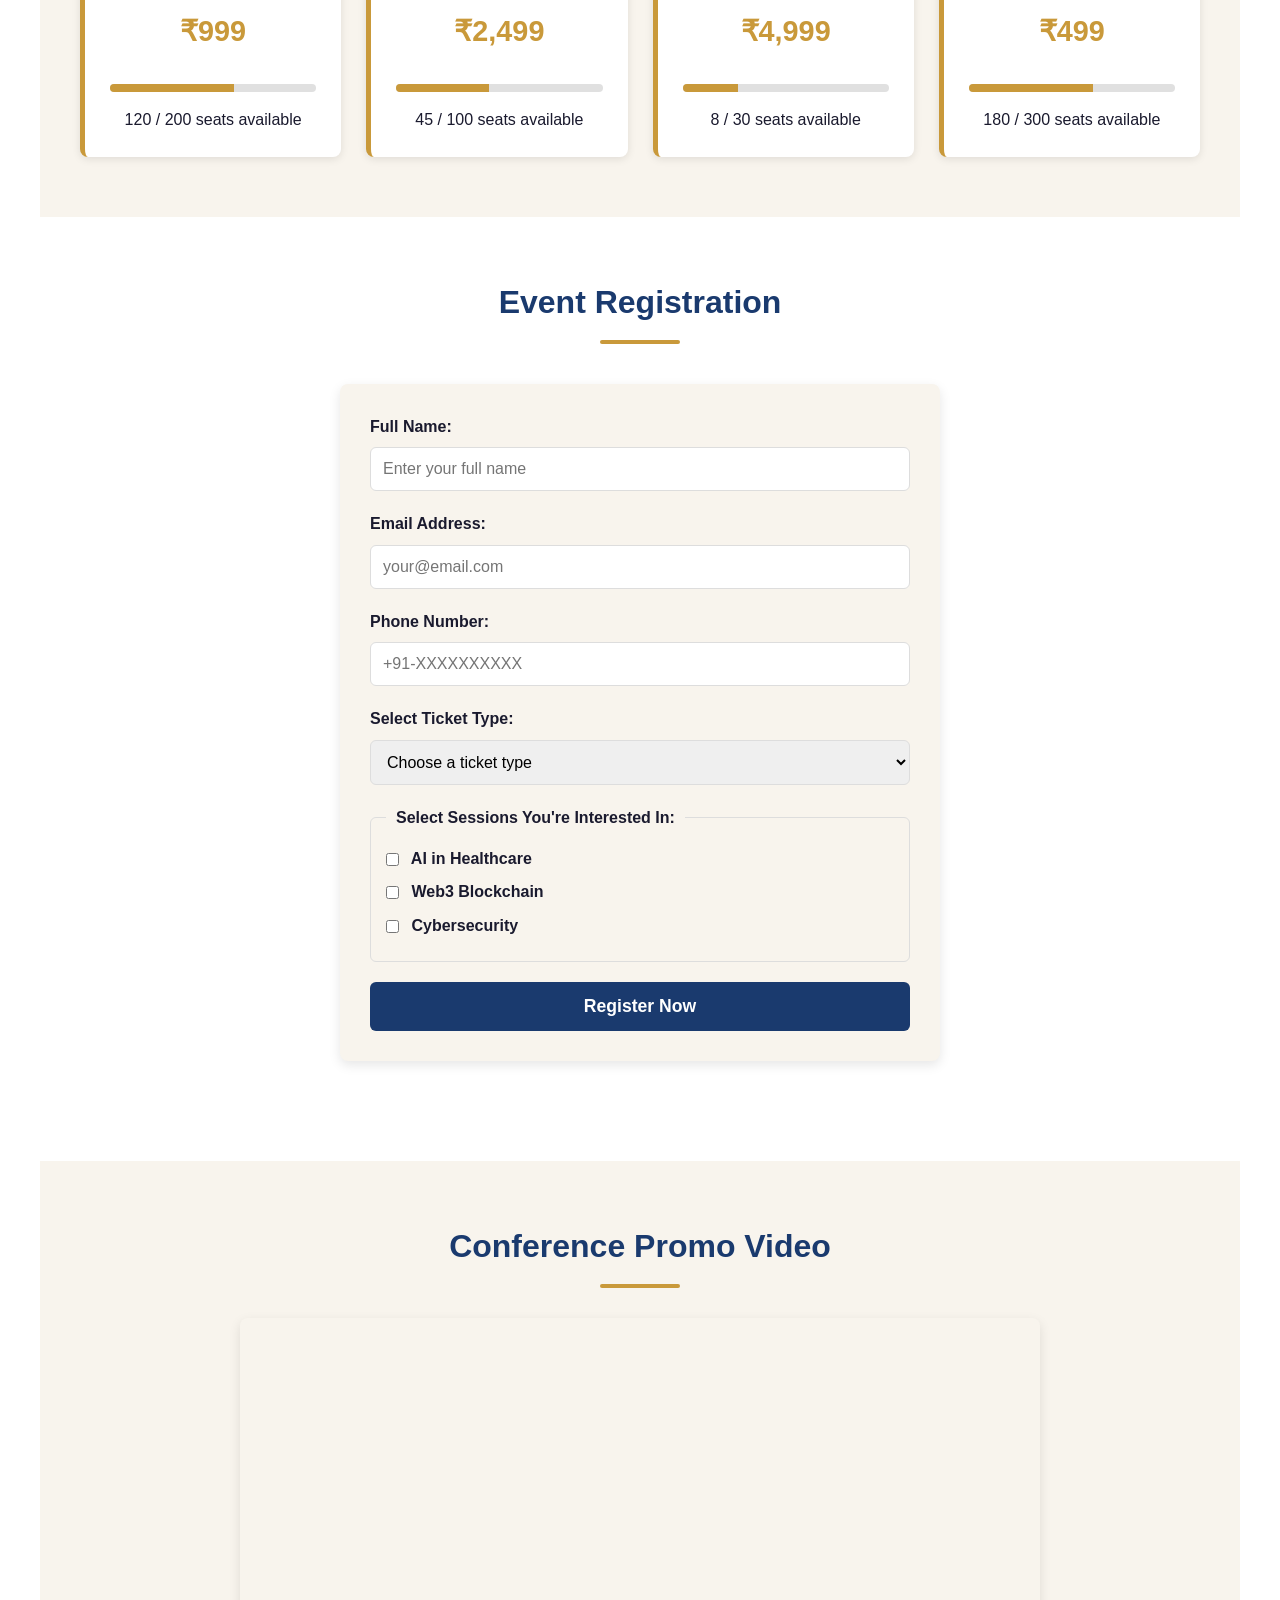
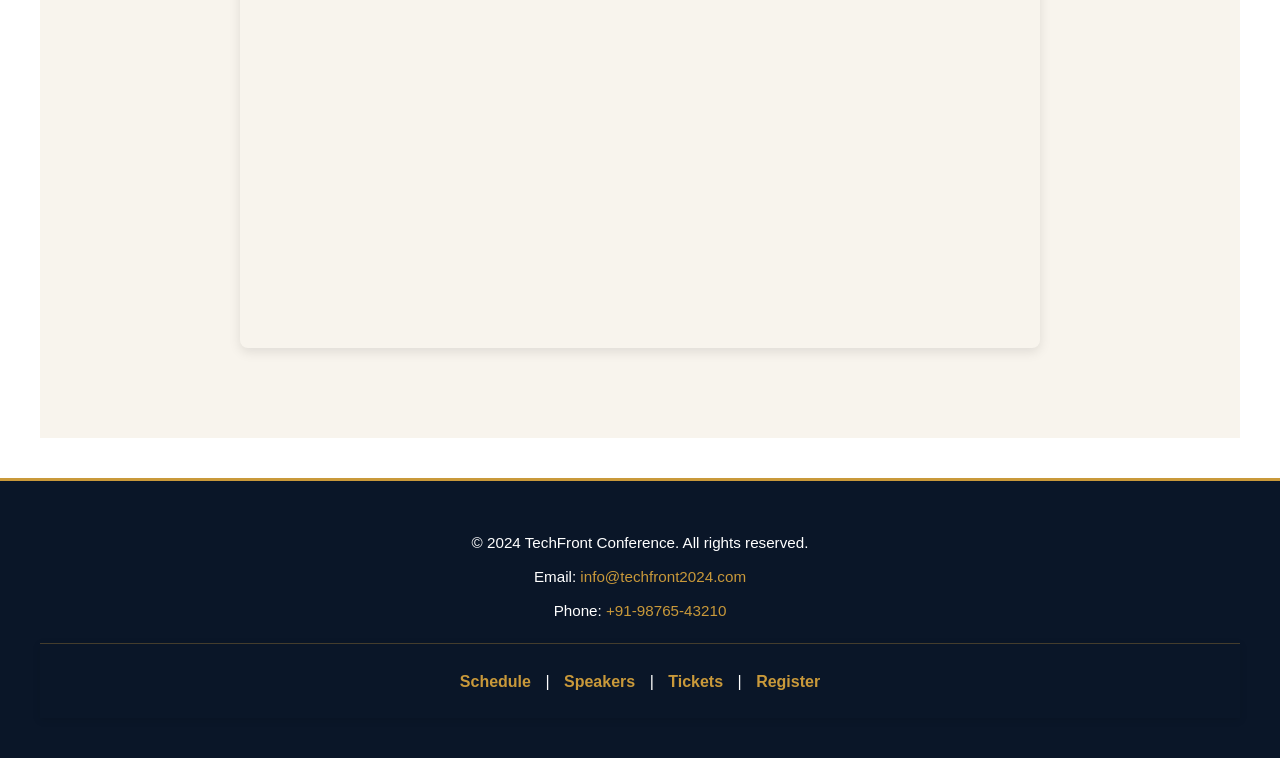
==== commit 1d7caafa: "commit" ====
--- a/index.html
+++ b/index.html
@@ -1,14 +1,42 @@
-<!DOCTYPE html>
-<html lang="en">
+<html>
+<!--
+  TechFront 2024 Conference Website
+  Author: TechFront Development Team
+  Version: 1.0.0
+  Last Updated: April 20, 2024
+  
+  This is the main HTML file for the TechFront 2024 conference registration website.
+  It includes sections for:
+  - Event information and schedule
+  - Featured speakers
+  - Ticket pricing and availability
+  - User registration form
+  - Promotional video
+-->
 
 <head>
+  <!-- Meta Tags for Character Encoding and Viewport -->
   <meta charset="UTF-8">
   <meta name="viewport" content="width=device-width, initial-scale=1.0">
+  
+  <!-- SEO Meta Tags -->
   <meta name="description" content="TechFront 2024 - Annual Technology Conference featuring AI, Blockchain, and Cybersecurity talks">
   <meta name="keywords" content="tech conference, AI, blockchain, cybersecurity">
   <meta name="author" content="TechFront Team">
+  
+  <!-- Open Graph Tags for Social Sharing -->
+  <meta property="og:title" content="TechFront 2024 Conference">
+  <meta property="og:description" content="Join us for TechFront 2024 - A premier technology conference">
+  <meta property="og:type" content="website">
+  
+  <!-- Page Title -->
   <title>TechFront 2024 | Annual Technology Conference</title>
+  
+  <!-- CSS Stylesheets -->
   <link rel="stylesheet" href="styles.css">
+  <link rel="stylesheet" href="utilities.css">
+  
+  <!-- JavaScript Files (Deferred for better performance) -->
   <script src="script.js" defer></script>
 </head>
 
@@ -205,4 +233,4 @@
   </footer>
 
 </body>
-</html>+</html>
--- a/utilities.css
+++ b/utilities.css
@@ -0,0 +1,266 @@
+/* ============================= */
+/* TechFront 2024 - Utilities     */
+/* CSS Utility Classes & Helpers  */
+/* ============================= */
+
+/* ============================= */
+/* SPACING UTILITIES              */
+/* ============================= */
+
+.mt-10 { margin-top: 10px; }
+.mt-20 { margin-top: 20px; }
+.mt-30 { margin-top: 30px; }
+.mt-40 { margin-top: 40px; }
+.mt-50 { margin-top: 50px; }
+
+.mb-10 { margin-bottom: 10px; }
+.mb-20 { margin-bottom: 20px; }
+.mb-30 { margin-bottom: 30px; }
+.mb-40 { margin-bottom: 40px; }
+.mb-50 { margin-bottom: 50px; }
+
+.pt-20 { padding-top: 20px; }
+.pb-20 { padding-bottom: 20px; }
+.px-20 { padding-left: 20px; padding-right: 20px; }
+.py-20 { padding-top: 20px; padding-bottom: 20px; }
+
+/* ============================= */
+/* TEXT UTILITIES                 */
+/* ============================= */
+
+.text-center { text-align: center; }
+.text-left { text-align: left; }
+.text-right { text-align: right; }
+
+.text-bold { font-weight: 700; }
+.text-semibold { font-weight: 600; }
+.text-normal { font-weight: 400; }
+
+.text-lg { font-size: 1.2rem; }
+.text-xl { font-size: 1.5rem; }
+.text-2xl { font-size: 2rem; }
+.text-3xl { font-size: 2.5rem; }
+
+.text-uppercase { text-transform: uppercase; }
+.text-lowercase { text-transform: lowercase; }
+.text-capitalize { text-transform: capitalize; }
+
+/* ============================= */
+/* DISPLAY UTILITIES              */
+/* ============================= */
+
+.flex { display: flex; }
+.flex-center { display: flex; align-items: center; justify-content: center; }
+.flex-between { display: flex; justify-content: space-between; }
+.flex-column { display: flex; flex-direction: column; }
+.flex-wrap { display: flex; flex-wrap: wrap; }
+
+.grid { display: grid; }
+.grid-2 { display: grid; grid-template-columns: repeat(2, 1fr); }
+.grid-3 { display: grid; grid-template-columns: repeat(3, 1fr); }
+.grid-4 { display: grid; grid-template-columns: repeat(4, 1fr); }
+
+.block { display: block; }
+.inline-block { display: inline-block; }
+.inline { display: inline; }
+.none { display: none; }
+
+/* ============================= */
+/* COLOR UTILITIES                */
+/* ============================= */
+
+.text-primary { color: var(--primary-color); }
+.text-secondary { color: var(--secondary-color); }
+.text-light { color: var(--text-light); }
+.text-dark { color: var(--text-dark); }
+
+.bg-primary { background-color: var(--primary-color); color: var(--white); }
+.bg-secondary { background-color: var(--secondary-color); }
+.bg-light { background-color: var(--light-bg); }
+.bg-white { background-color: var(--white); }
+
+/* ============================= */
+/* BORDER & SHADOW UTILITIES      */
+/* ============================= */
+
+.border-top { border-top: 1px solid #ddd; }
+.border-bottom { border-bottom: 1px solid #ddd; }
+.border-all { border: 1px solid #ddd; }
+.border-left { border-left: 5px solid var(--secondary-color); }
+
+.rounded { border-radius: 6px; }
+.rounded-lg { border-radius: 12px; }
+.rounded-full { border-radius: 50%; }
+
+.shadow-sm { box-shadow: 0 2px 4px rgba(0, 0, 0, 0.1); }
+.shadow { box-shadow: 0 4px 12px rgba(0, 0, 0, 0.1); }
+.shadow-lg { box-shadow: 0 8px 20px rgba(0, 0, 0, 0.15); }
+
+/* ============================= */
+/* OPACITY & VISIBILITY           */
+/* ============================= */
+
+.opacity-50 { opacity: 0.5; }
+.opacity-75 { opacity: 0.75; }
+.opacity-100 { opacity: 1; }
+
+.visible { visibility: visible; }
+.hidden { visibility: hidden; }
+
+/* ============================= */
+/* CURSOR UTILITIES               */
+/* ============================= */
+
+.cursor-pointer { cursor: pointer; }
+.cursor-default { cursor: default; }
+.cursor-text { cursor: text; }
+.cursor-wait { cursor: wait; }
+
+/* ============================= */
+/* HOVER EFFECTS                  */
+/* ============================= */
+
+.hover-lift:hover {
+  transform: translateY(-4px);
+  box-shadow: 0 8px 20px rgba(0, 0, 0, 0.15);
+}
+
+.hover-scale:hover {
+  transform: scale(1.05);
+}
+
+.hover-dim:hover {
+  opacity: 0.8;
+}
+
+.hover-bright:hover {
+  opacity: 1.2;
+}
+
+.hover-shadow:hover {
+  box-shadow: 0 8px 20px rgba(0, 0, 0, 0.2);
+}
+
+/* ============================= */
+/* TRANSITION UTILITIES           */
+/* ============================= */
+
+.transition-all { transition: all 0.3s ease; }
+.transition-color { transition: color 0.3s ease; }
+.transition-transform { transition: transform 0.3s ease; }
+.transition-opacity { transition: opacity 0.3s ease; }
+
+/* ============================= */
+/* ALIGNMENT & POSITIONING        */
+/* ============================= */
+
+.align-center { vertical-align: middle; }
+.align-top { vertical-align: top; }
+.align-bottom { vertical-align: bottom; }
+
+.position-relative { position: relative; }
+.position-absolute { position: absolute; }
+.position-fixed { position: fixed; }
+.position-sticky { position: sticky; top: 0; z-index: 10; }
+
+/* ============================= */
+/* WIDTH & HEIGHT UTILITIES       */
+/* ============================= */
+
+.w-full { width: 100%; }
+.w-half { width: 50%; }
+.w-auto { width: auto; }
+
+.h-full { height: 100%; }
+.h-auto { height: auto; }
+
+.max-w-container { max-width: 1200px; margin: 0 auto; }
+
+/* ============================= */
+/* RESPONSIVE UTILITIES           */
+/* ============================= */
+
+@media (max-width: 768px) {
+  .hide-mobile { display: none; }
+  .show-mobile { display: block; }
+  .grid-2,
+  .grid-3,
+  .grid-4 {
+    grid-template-columns: 1fr;
+  }
+}
+
+@media (min-width: 769px) {
+  .hide-desktop { display: none; }
+}
+
+/* ============================= */
+/* ACCESSIBILITY UTILITIES        */
+/* ============================= */
+
+.sr-only {
+  position: absolute;
+  width: 1px;
+  height: 1px;
+  padding: 0;
+  margin: -1px;
+  overflow: hidden;
+  clip: rect(0, 0, 0, 0);
+  border: 0;
+}
+
+.focus-visible:focus {
+  outline: 3px solid var(--secondary-color);
+  outline-offset: 2px;
+}
+
+/* ============================= */
+/* ANIMATION UTILITIES            */
+/* ============================= */
+
+@keyframes fadeIn {
+  from { opacity: 0; }
+  to { opacity: 1; }
+}
+
+@keyframes slideInUp {
+  from { transform: translateY(30px); opacity: 0; }
+  to { transform: translateY(0); opacity: 1; }
+}
+
+@keyframes slideInDown {
+  from { transform: translateY(-30px); opacity: 0; }
+  to { transform: translateY(0); opacity: 1; }
+}
+
+@keyframes pulse {
+  0%, 100% { opacity: 1; }
+  50% { opacity: 0.5; }
+}
+
+.animate-fade { animation: fadeIn 0.3s ease; }
+.animate-slide-up { animation: slideInUp 0.3s ease; }
+.animate-slide-down { animation: slideInDown 0.3s ease; }
+.animate-pulse { animation: pulse 2s infinite; }
+
+/* ============================= */
+/* PRINT STYLES                  */
+/* ============================= */
+
+@media print {
+  nav,
+  .registration-form,
+  .video-container {
+    display: none;
+  }
+  
+  body {
+    font-size: 12pt;
+    color: #000;
+  }
+  
+  a {
+    color: #000;
+    text-decoration: underline;
+  }
+}
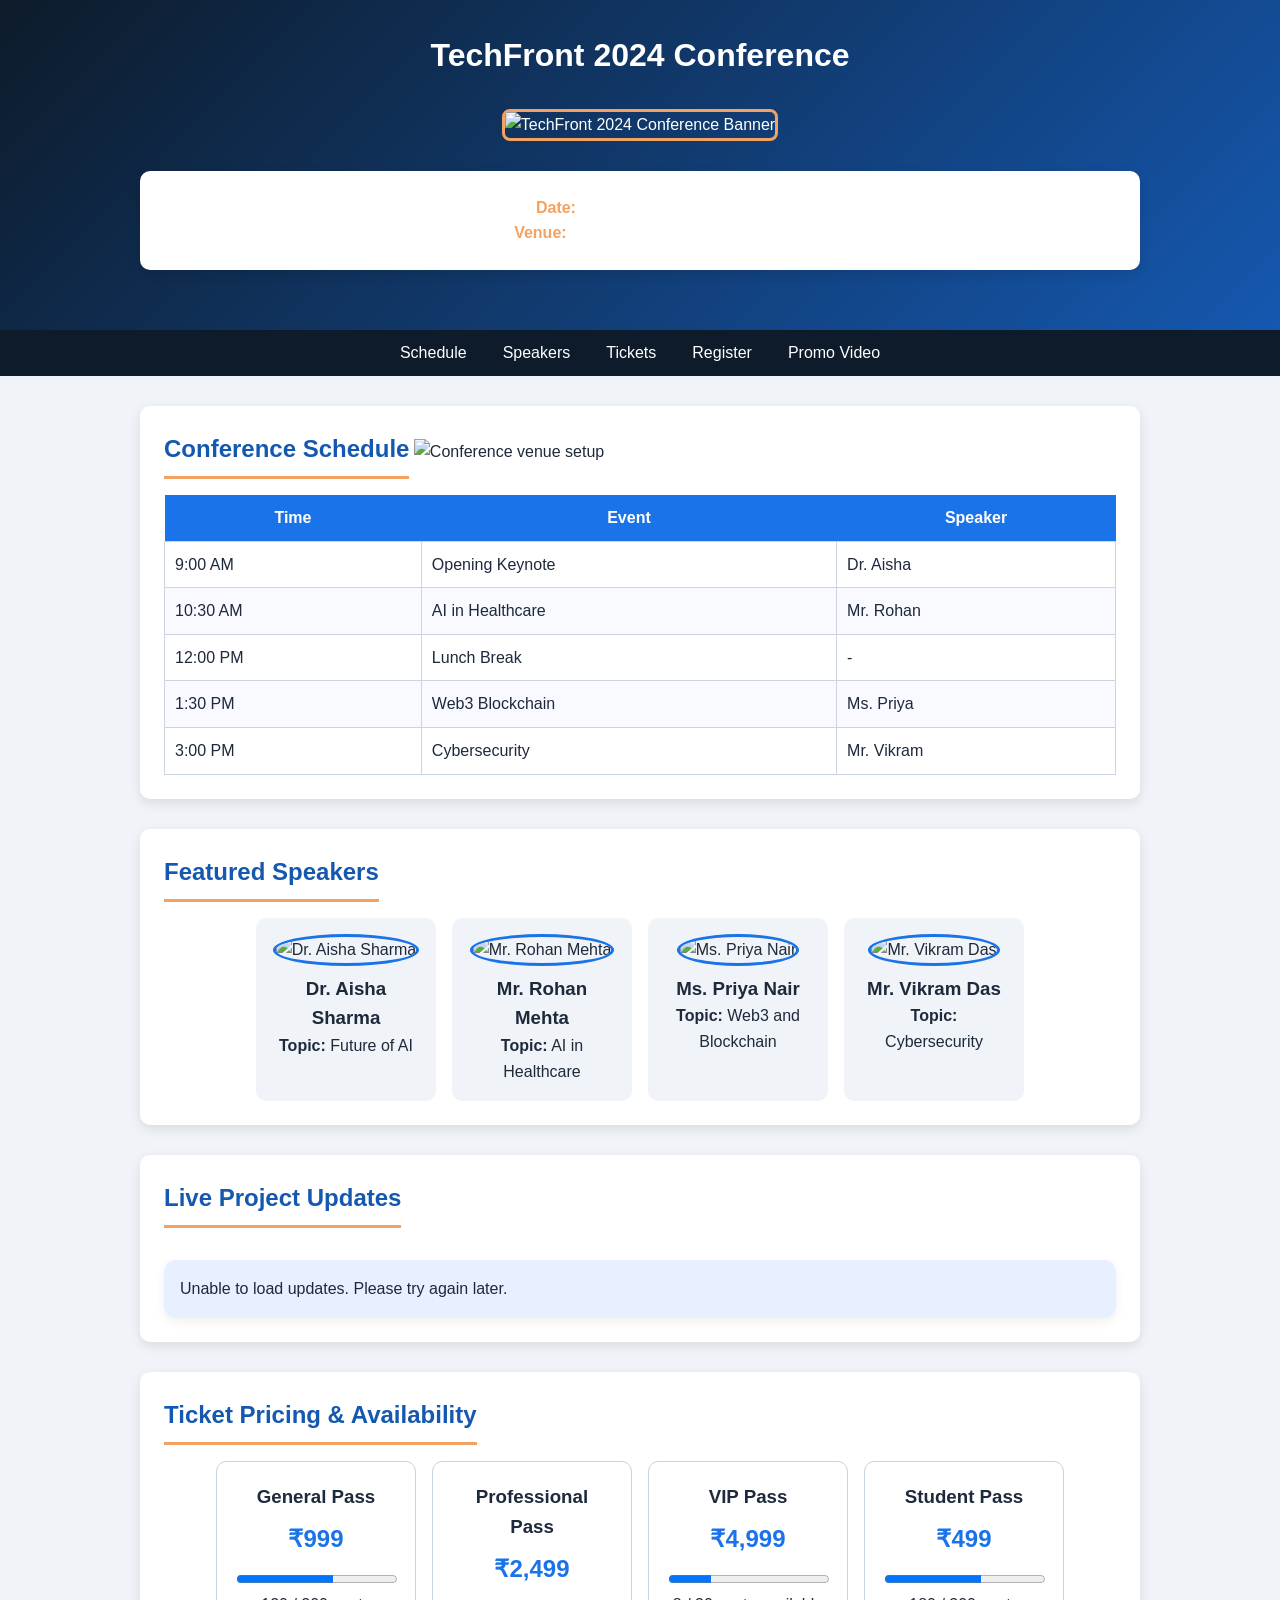
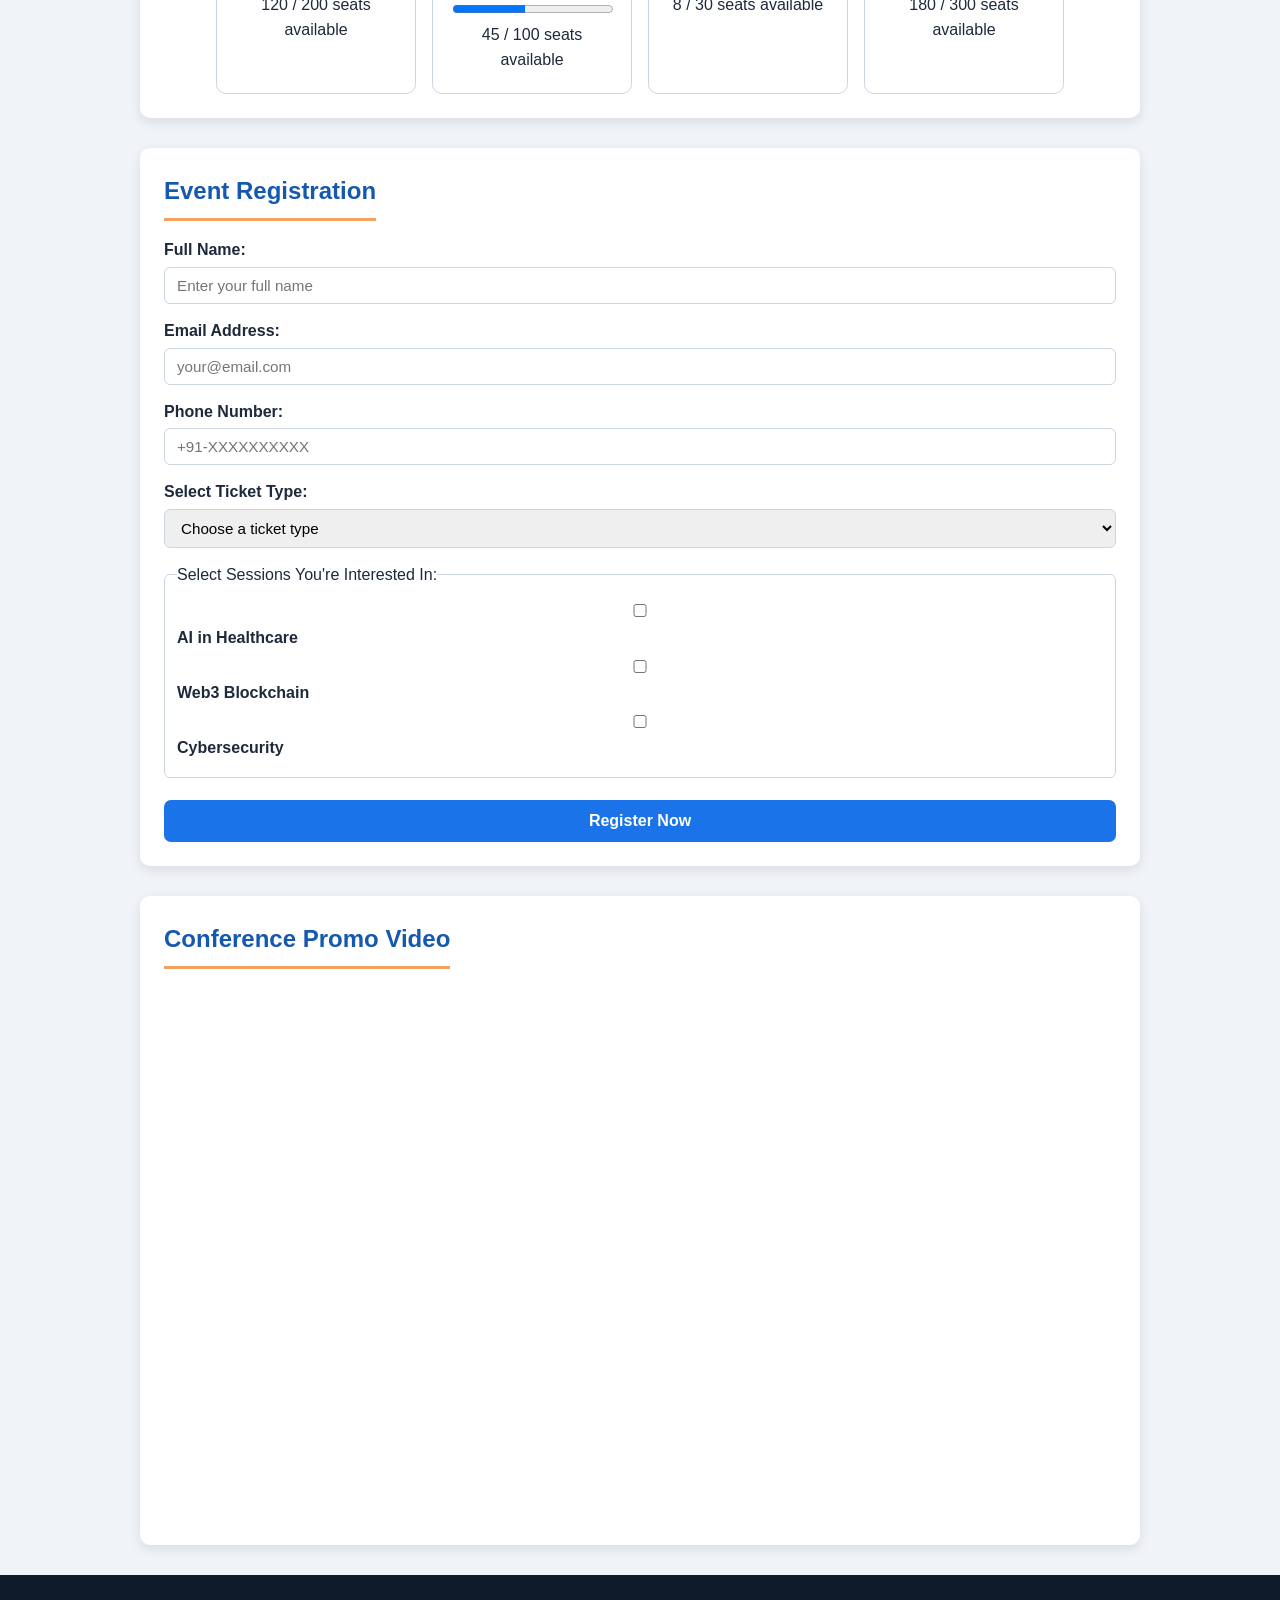
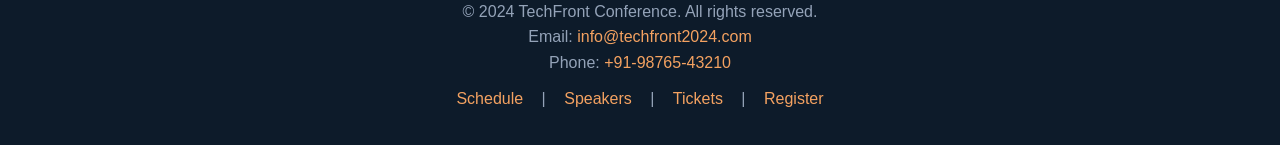
==== commit 6292295a: "Update index.html with complete TechFront 2024 conference website with API integration" ====
--- a/index.html
+++ b/index.html
@@ -1,54 +1,287 @@
-<html>
-<!--
-  TechFront 2024 Conference Website
-  Author: TechFront Development Team
-  Version: 1.0.0
-  Last Updated: April 20, 2024
-  
-  This is the main HTML file for the TechFront 2024 conference registration website.
-  It includes sections for:
-  - Event information and schedule
-  - Featured speakers
-  - Ticket pricing and availability
-  - User registration form
-  - Promotional video
--->
-
+<!DOCTYPE html>
+<html lang="en">
 <head>
-  <!-- Meta Tags for Character Encoding and Viewport -->
   <meta charset="UTF-8">
   <meta name="viewport" content="width=device-width, initial-scale=1.0">
-  
-  <!-- SEO Meta Tags -->
   <meta name="description" content="TechFront 2024 - Annual Technology Conference featuring AI, Blockchain, and Cybersecurity talks">
   <meta name="keywords" content="tech conference, AI, blockchain, cybersecurity">
   <meta name="author" content="TechFront Team">
-  
-  <!-- Open Graph Tags for Social Sharing -->
   <meta property="og:title" content="TechFront 2024 Conference">
   <meta property="og:description" content="Join us for TechFront 2024 - A premier technology conference">
   <meta property="og:type" content="website">
-  
-  <!-- Page Title -->
   <title>TechFront 2024 | Annual Technology Conference</title>
-  
-  <!-- CSS Stylesheets -->
-  <link rel="stylesheet" href="styles.css">
-  <link rel="stylesheet" href="utilities.css">
-  
-  <!-- JavaScript Files (Deferred for better performance) -->
+  <style>
+    * {
+      margin: 0;
+      padding: 0;
+      box-sizing: border-box;
+    }
+
+    body {
+      font-family: 'Segoe UI', Tahoma, sans-serif;
+      background-color: #f0f4f8;
+      color: #1e293b;
+      line-height: 1.6;
+    }
+
+    header {
+      background: linear-gradient(135deg, #0d1b2a, #1558b0);
+      color: white;
+      text-align: center;
+      padding: 30px 20px;
+    }
+
+    header h1 {
+      font-size: 2rem;
+      margin-bottom: 12px;
+    }
+
+    header img {
+      max-width: 100%;
+      border-radius: 8px;
+      border: 3px solid #f4a261;
+      margin-top: 16px;
+    }
+
+    .intro strong {
+      color: #f4a261;
+    }
+
+    nav {
+      background-color: #0d1b2a;
+      text-align: center;
+      padding: 10px;
+      position: sticky;
+      top: 0;
+      z-index: 100;
+    }
+
+    nav ul {
+      list-style: none;
+      display: flex;
+      justify-content: center;
+      flex-wrap: wrap;
+      gap: 8px;
+    }
+
+    nav a {
+      color: white;
+      text-decoration: none;
+      padding: 6px 14px;
+      border-radius: 20px;
+    }
+
+    nav a:hover {
+      background-color: #1a73e8;
+    }
+
+    section {
+      max-width: 1000px;
+      margin: 30px auto;
+      padding: 24px;
+      background: white;
+      border-radius: 10px;
+      box-shadow: 0 4px 12px rgba(0,0,0,0.1);
+    }
+
+    section h2 {
+      color: #1558b0;
+      margin-bottom: 16px;
+      border-bottom: 3px solid #f4a261;
+      padding-bottom: 8px;
+      display: inline-block;
+    }
+
+    table {
+      width: 100%;
+      border-collapse: collapse;
+    }
+
+    table th {
+      background-color: #1a73e8;
+      color: white;
+      padding: 10px;
+    }
+
+    table td {
+      padding: 10px;
+      border: 1px solid #cbd5e1;
+    }
+
+    table tbody tr:nth-child(even) {
+      background-color: #f8faff;
+    }
+
+    .speakers-container {
+      display: flex;
+      flex-wrap: wrap;
+      gap: 16px;
+      justify-content: center;
+    }
+
+    .speaker {
+      text-align: center;
+      width: 180px;
+      padding: 16px;
+      background: #f0f4f8;
+      border-radius: 10px;
+    }
+
+    .speaker img {
+      border-radius: 50%;
+      border: 3px solid #1a73e8;
+      margin-bottom: 8px;
+    }
+
+    .api-updates-grid {
+      display: grid;
+      grid-template-columns: repeat(auto-fit, minmax(260px, 1fr));
+      gap: 16px;
+      margin-top: 16px;
+    }
+
+    .api-card {
+      background: #e8f0ff;
+      padding: 16px;
+      border-radius: 12px;
+      box-shadow: 0 4px 12px rgba(0, 0, 0, 0.06);
+    }
+
+    .api-card h3 {
+      margin-bottom: 10px;
+      color: #0d1b2a;
+      font-size: 1.1rem;
+    }
+
+    .api-card p {
+      color: #334155;
+      font-size: 0.95rem;
+      line-height: 1.5;
+    }
+
+    .tickets-container {
+      display: flex;
+      flex-wrap: wrap;
+      gap: 16px;
+      justify-content: center;
+    }
+
+    .ticket-card {
+      width: 200px;
+      padding: 20px;
+      text-align: center;
+      border: 1px solid #cbd5e1;
+      border-radius: 10px;
+      background: white;
+      cursor: pointer;
+    }
+
+    .ticket-card .price {
+      font-size: 1.5rem;
+      font-weight: bold;
+      color: #1a73e8;
+      margin: 8px 0;
+    }
+
+    .form-group {
+      margin-bottom: 14px;
+    }
+
+    .form-group label {
+      display: block;
+      font-weight: 600;
+      margin-bottom: 4px;
+    }
+
+    .form-group input,
+    .form-group select {
+      width: 100%;
+      padding: 9px 12px;
+      border: 1.5px solid #cbd5e1;
+      border-radius: 6px;
+      font-size: 0.95rem;
+    }
+
+    .form-group input:focus,
+    .form-group select:focus {
+      border-color: #1a73e8;
+      outline: none;
+    }
+
+    fieldset {
+      border: 1.5px solid #cbd5e1;
+      border-radius: 6px;
+      padding: 12px;
+    }
+
+    .submit-btn {
+      width: 100%;
+      padding: 12px;
+      background-color: #1a73e8;
+      color: white;
+      font-size: 1rem;
+      font-weight: 600;
+      border: none;
+      border-radius: 7px;
+      cursor: pointer;
+      margin-top: 8px;
+    }
+
+    .submit-btn:hover {
+      background-color: #1558b0;
+    }
+
+    .video-container {
+      position: relative;
+      padding-bottom: 56.25%;
+      height: 0;
+      overflow: hidden;
+      border-radius: 8px;
+    }
+
+    .video-container iframe {
+      position: absolute;
+      top: 0; left: 0;
+      width: 100%; height: 100%;
+      border: none;
+    }
+
+    footer {
+      background-color: #0d1b2a;
+      color: #94a3b8;
+      text-align: center;
+      padding: 24px;
+    }
+
+    footer a {
+      color: #f4a261;
+      text-decoration: none;
+    }
+
+    @media (max-width: 768px) {
+      .speakers-container,
+      .tickets-container {
+        flex-direction: column;
+        align-items: center;
+      }
+
+      .speaker, .ticket-card {
+        width: 100%;
+        max-width: 300px;
+      }
+    }
+  </style>
   <script src="script.js" defer></script>
 </head>
-
 <body>
 
   <header>
     <h1>TechFront 2024 Conference</h1>
-  <img src="https://picsum.photos/800/200?random=1" alt="TechFront 2024 Conference Banner" width="800">
-  <section class="intro">
-    <p><strong>Date:</strong> November 15-16, 2024</p>
-    <p><strong>Venue:</strong> Mumbai Convention Center</p>
-  </section>
+    <img src="https://picsum.photos/800/200?random=1" alt="TechFront 2024 Conference Banner" width="800">
+    <section class="intro">
+      <p><strong>Date:</strong> November 15-16, 2024</p>
+      <p><strong>Venue:</strong> Mumbai Convention Center</p>
+    </section>
   </header>
 
   <nav>
@@ -64,7 +297,7 @@
   <section id="schedule">
     <h2>Conference Schedule</h2>
     <img src="https://picsum.photos/600/150?random=2" alt="Conference venue setup" width="600">
-    <table border="1">
+    <table>
       <thead>
         <tr>
           <th>Time</th>
@@ -110,24 +343,28 @@
         <h3>Dr. Aisha Sharma</h3>
         <p><strong>Topic:</strong> Future of AI</p>
       </article>
-
       <article class="speaker">
         <img src="https://picsum.photos/100/100?random=11" alt="Mr. Rohan Mehta">
         <h3>Mr. Rohan Mehta</h3>
         <p><strong>Topic:</strong> AI in Healthcare</p>
       </article>
-
       <article class="speaker">
         <img src="https://picsum.photos/100/100?random=12" alt="Ms. Priya Nair">
         <h3>Ms. Priya Nair</h3>
         <p><strong>Topic:</strong> Web3 and Blockchain</p>
       </article>
-
       <article class="speaker">
         <img src="https://picsum.photos/100/100?random=13" alt="Mr. Vikram Das">
         <h3>Mr. Vikram Das</h3>
         <p><strong>Topic:</strong> Cybersecurity</p>
       </article>
+    </div>
+  </section>
+
+  <section id="live-updates">
+    <h2>Live Project Updates</h2>
+    <div id="api-updates" class="api-updates-grid">
+      <div class="api-card">Loading live updates...</div>
     </div>
   </section>
 
@@ -140,21 +377,18 @@
         <progress value="120" max="200"></progress>
         <p>120 / 200 seats available</p>
       </div>
-
       <div class="ticket-card">
         <h3>Professional Pass</h3>
         <p class="price">₹2,499</p>
         <progress value="45" max="100"></progress>
         <p>45 / 100 seats available</p>
       </div>
-
       <div class="ticket-card">
         <h3>VIP Pass</h3>
         <p class="price">₹4,999</p>
         <progress value="8" max="30"></progress>
         <p>8 / 30 seats available</p>
       </div>
-
       <div class="ticket-card">
         <h3>Student Pass</h3>
         <p class="price">₹499</p>
@@ -171,17 +405,14 @@
         <label for="name">Full Name:</label>
         <input type="text" id="name" name="name" required placeholder="Enter your full name">
       </div>
-
       <div class="form-group">
         <label for="email">Email Address:</label>
         <input type="email" id="email" name="email" required placeholder="your@email.com">
       </div>
-
       <div class="form-group">
         <label for="phone">Phone Number:</label>
         <input type="tel" id="phone" name="phone" required placeholder="+91-XXXXXXXXXX">
       </div>
-
       <div class="form-group">
         <label for="ticket">Select Ticket Type:</label>
         <select id="ticket" name="ticket" required>
@@ -192,7 +423,6 @@
           <option value="student">Student - ₹499</option>
         </select>
       </div>
-
       <div class="form-group">
         <fieldset>
           <legend>Select Sessions You're Interested In:</legend>
@@ -201,7 +431,6 @@
           <label><input type="checkbox" name="sessions" value="security"> Cybersecurity</label>
         </fieldset>
       </div>
-
       <button type="submit" class="submit-btn">Register Now</button>
     </form>
   </section>
@@ -224,9 +453,9 @@
       <p>Email: <a href="mailto:info@techfront2024.com">info@techfront2024.com</a></p>
       <p>Phone: <a href="tel:+919876543210">+91-98765-43210</a></p>
       <nav class="footer-nav">
-        <a href="#schedule">Schedule</a> | 
-        <a href="#speakers">Speakers</a> | 
-        <a href="#tickets">Tickets</a> | 
+        <a href="#schedule">Schedule</a> |
+        <a href="#speakers">Speakers</a> |
+        <a href="#tickets">Tickets</a> |
         <a href="#register">Register</a>
       </nav>
     </div>
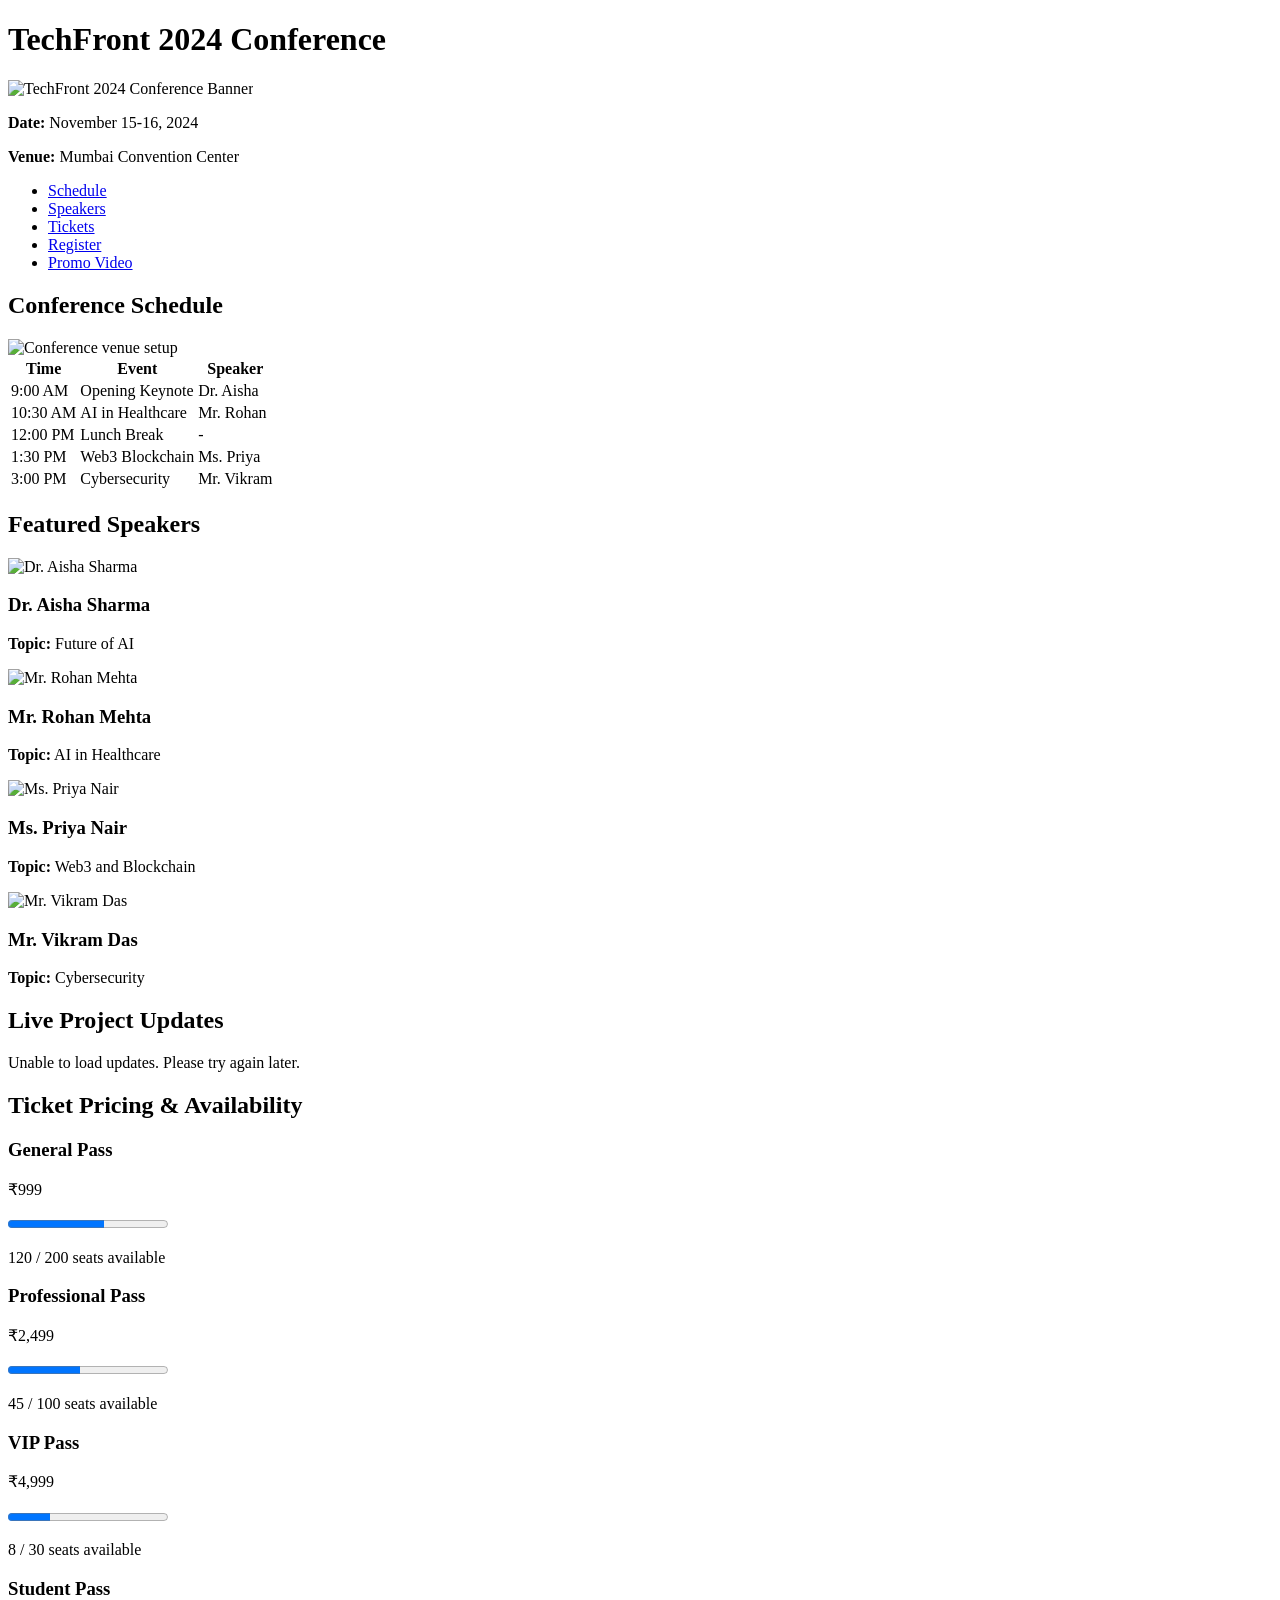
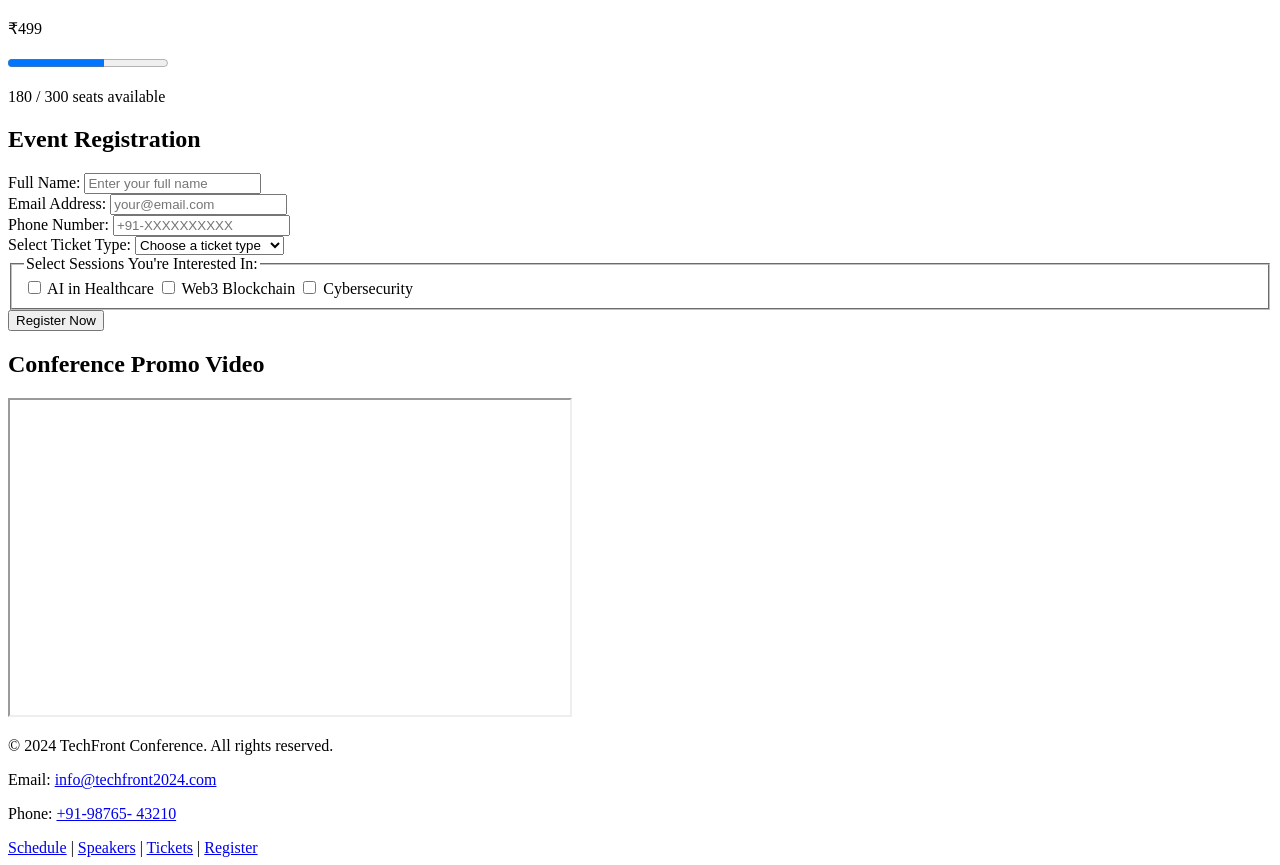
==== commit 05634176: "Update index.html" ====
--- a/index.html
+++ b/index.html
@@ -1,465 +1,221 @@
 <!DOCTYPE html>
 <html lang="en">
 <head>
-  <meta charset="UTF-8">
-  <meta name="viewport" content="width=device-width, initial-scale=1.0">
-  <meta name="description" content="TechFront 2024 - Annual Technology Conference featuring AI, Blockchain, and Cybersecurity talks">
-  <meta name="keywords" content="tech conference, AI, blockchain, cybersecurity">
-  <meta name="author" content="TechFront Team">
-  <meta property="og:title" content="TechFront 2024 Conference">
-  <meta property="og:description" content="Join us for TechFront 2024 - A premier technology conference">
-  <meta property="og:type" content="website">
-  <title>TechFront 2024 | Annual Technology Conference</title>
-  <style>
-    * {
-      margin: 0;
-      padding: 0;
-      box-sizing: border-box;
-    }
-
-    body {
-      font-family: 'Segoe UI', Tahoma, sans-serif;
-      background-color: #f0f4f8;
-      color: #1e293b;
-      line-height: 1.6;
-    }
-
-    header {
-      background: linear-gradient(135deg, #0d1b2a, #1558b0);
-      color: white;
-      text-align: center;
-      padding: 30px 20px;
-    }
-
-    header h1 {
-      font-size: 2rem;
-      margin-bottom: 12px;
-    }
-
-    header img {
-      max-width: 100%;
-      border-radius: 8px;
-      border: 3px solid #f4a261;
-      margin-top: 16px;
-    }
-
-    .intro strong {
-      color: #f4a261;
-    }
-
-    nav {
-      background-color: #0d1b2a;
-      text-align: center;
-      padding: 10px;
-      position: sticky;
-      top: 0;
-      z-index: 100;
-    }
-
-    nav ul {
-      list-style: none;
-      display: flex;
-      justify-content: center;
-      flex-wrap: wrap;
-      gap: 8px;
-    }
-
-    nav a {
-      color: white;
-      text-decoration: none;
-      padding: 6px 14px;
-      border-radius: 20px;
-    }
-
-    nav a:hover {
-      background-color: #1a73e8;
-    }
-
-    section {
-      max-width: 1000px;
-      margin: 30px auto;
-      padding: 24px;
-      background: white;
-      border-radius: 10px;
-      box-shadow: 0 4px 12px rgba(0,0,0,0.1);
-    }
-
-    section h2 {
-      color: #1558b0;
-      margin-bottom: 16px;
-      border-bottom: 3px solid #f4a261;
-      padding-bottom: 8px;
-      display: inline-block;
-    }
-
-    table {
-      width: 100%;
-      border-collapse: collapse;
-    }
-
-    table th {
-      background-color: #1a73e8;
-      color: white;
-      padding: 10px;
-    }
-
-    table td {
-      padding: 10px;
-      border: 1px solid #cbd5e1;
-    }
-
-    table tbody tr:nth-child(even) {
-      background-color: #f8faff;
-    }
-
-    .speakers-container {
-      display: flex;
-      flex-wrap: wrap;
-      gap: 16px;
-      justify-content: center;
-    }
-
-    .speaker {
-      text-align: center;
-      width: 180px;
-      padding: 16px;
-      background: #f0f4f8;
-      border-radius: 10px;
-    }
-
-    .speaker img {
-      border-radius: 50%;
-      border: 3px solid #1a73e8;
-      margin-bottom: 8px;
-    }
-
-    .api-updates-grid {
-      display: grid;
-      grid-template-columns: repeat(auto-fit, minmax(260px, 1fr));
-      gap: 16px;
-      margin-top: 16px;
-    }
-
-    .api-card {
-      background: #e8f0ff;
-      padding: 16px;
-      border-radius: 12px;
-      box-shadow: 0 4px 12px rgba(0, 0, 0, 0.06);
-    }
-
-    .api-card h3 {
-      margin-bottom: 10px;
-      color: #0d1b2a;
-      font-size: 1.1rem;
-    }
-
-    .api-card p {
-      color: #334155;
-      font-size: 0.95rem;
-      line-height: 1.5;
-    }
-
-    .tickets-container {
-      display: flex;
-      flex-wrap: wrap;
-      gap: 16px;
-      justify-content: center;
-    }
-
-    .ticket-card {
-      width: 200px;
-      padding: 20px;
-      text-align: center;
-      border: 1px solid #cbd5e1;
-      border-radius: 10px;
-      background: white;
-      cursor: pointer;
-    }
-
-    .ticket-card .price {
-      font-size: 1.5rem;
-      font-weight: bold;
-      color: #1a73e8;
-      margin: 8px 0;
-    }
-
-    .form-group {
-      margin-bottom: 14px;
-    }
-
-    .form-group label {
-      display: block;
-      font-weight: 600;
-      margin-bottom: 4px;
-    }
-
-    .form-group input,
-    .form-group select {
-      width: 100%;
-      padding: 9px 12px;
-      border: 1.5px solid #cbd5e1;
-      border-radius: 6px;
-      font-size: 0.95rem;
-    }
-
-    .form-group input:focus,
-    .form-group select:focus {
-      border-color: #1a73e8;
-      outline: none;
-    }
-
-    fieldset {
-      border: 1.5px solid #cbd5e1;
-      border-radius: 6px;
-      padding: 12px;
-    }
-
-    .submit-btn {
-      width: 100%;
-      padding: 12px;
-      background-color: #1a73e8;
-      color: white;
-      font-size: 1rem;
-      font-weight: 600;
-      border: none;
-      border-radius: 7px;
-      cursor: pointer;
-      margin-top: 8px;
-    }
-
-    .submit-btn:hover {
-      background-color: #1558b0;
-    }
-
-    .video-container {
-      position: relative;
-      padding-bottom: 56.25%;
-      height: 0;
-      overflow: hidden;
-      border-radius: 8px;
-    }
-
-    .video-container iframe {
-      position: absolute;
-      top: 0; left: 0;
-      width: 100%; height: 100%;
-      border: none;
-    }
-
-    footer {
-      background-color: #0d1b2a;
-      color: #94a3b8;
-      text-align: center;
-      padding: 24px;
-    }
-
-    footer a {
-      color: #f4a261;
-      text-decoration: none;
-    }
-
-    @media (max-width: 768px) {
-      .speakers-container,
-      .tickets-container {
-        flex-direction: column;
-        align-items: center;
-      }
-
-      .speaker, .ticket-card {
-        width: 100%;
-        max-width: 300px;
-      }
-    }
-  </style>
-  <script src="script.js" defer></script>
+<meta charset="UTF-8">
+<meta name="viewport" content="width=device-width, initial￾scale=1.0">
+<meta name="description" content="TechFront 2024 - Annual
+Technology Conference featuring AI, Blockchain, and
+Cybersecurity talks">
+<meta name="keywords" content="tech conference, AI,
+blockchain, cybersecurity">
+<meta name="author" content="TechFront Team">
+<meta property="og:title" content="TechFront 2024
+Conference">
+<meta property="og:description" content="Join us for
+TechFront 2024 - A premier technology conference">
+<meta property="og:type" content="website">
+<title>TechFront 2024 | Annual Technology Conference</title>
+<link rel="stylesheet" href="style.css">
 </head>
 <body>
-
-  <header>
-    <h1>TechFront 2024 Conference</h1>
-    <img src="https://picsum.photos/800/200?random=1" alt="TechFront 2024 Conference Banner" width="800">
-    <section class="intro">
-      <p><strong>Date:</strong> November 15-16, 2024</p>
-      <p><strong>Venue:</strong> Mumbai Convention Center</p>
-    </section>
-  </header>
-
-  <nav>
-    <ul>
-      <li><a href="#schedule">Schedule</a></li>
-      <li><a href="#speakers">Speakers</a></li>
-      <li><a href="#tickets">Tickets</a></li>
-      <li><a href="#register">Register</a></li>
-      <li><a href="#promo">Promo Video</a></li>
-    </ul>
-  </nav>
-
-  <section id="schedule">
-    <h2>Conference Schedule</h2>
-    <img src="https://picsum.photos/600/150?random=2" alt="Conference venue setup" width="600">
-    <table>
-      <thead>
-        <tr>
-          <th>Time</th>
-          <th>Event</th>
-          <th>Speaker</th>
-        </tr>
-      </thead>
-      <tbody>
-        <tr>
-          <td>9:00 AM</td>
-          <td>Opening Keynote</td>
-          <td>Dr. Aisha</td>
-        </tr>
-        <tr>
-          <td>10:30 AM</td>
-          <td>AI in Healthcare</td>
-          <td>Mr. Rohan</td>
-        </tr>
-        <tr>
-          <td>12:00 PM</td>
-          <td>Lunch Break</td>
-          <td>-</td>
-        </tr>
-        <tr>
-          <td>1:30 PM</td>
-          <td>Web3 Blockchain</td>
-          <td>Ms. Priya</td>
-        </tr>
-        <tr>
-          <td>3:00 PM</td>
-          <td>Cybersecurity</td>
-          <td>Mr. Vikram</td>
-        </tr>
-      </tbody>
-    </table>
-  </section>
-
-  <section id="speakers">
-    <h2>Featured Speakers</h2>
-    <div class="speakers-container">
-      <article class="speaker">
-        <img src="https://picsum.photos/100/100?random=10" alt="Dr. Aisha Sharma">
-        <h3>Dr. Aisha Sharma</h3>
-        <p><strong>Topic:</strong> Future of AI</p>
-      </article>
-      <article class="speaker">
-        <img src="https://picsum.photos/100/100?random=11" alt="Mr. Rohan Mehta">
-        <h3>Mr. Rohan Mehta</h3>
-        <p><strong>Topic:</strong> AI in Healthcare</p>
-      </article>
-      <article class="speaker">
-        <img src="https://picsum.photos/100/100?random=12" alt="Ms. Priya Nair">
-        <h3>Ms. Priya Nair</h3>
-        <p><strong>Topic:</strong> Web3 and Blockchain</p>
-      </article>
-      <article class="speaker">
-        <img src="https://picsum.photos/100/100?random=13" alt="Mr. Vikram Das">
-        <h3>Mr. Vikram Das</h3>
-        <p><strong>Topic:</strong> Cybersecurity</p>
-      </article>
-    </div>
-  </section>
-
-  <section id="live-updates">
-    <h2>Live Project Updates</h2>
-    <div id="api-updates" class="api-updates-grid">
-      <div class="api-card">Loading live updates...</div>
-    </div>
-  </section>
-
-  <section id="tickets">
-    <h2>Ticket Pricing & Availability</h2>
-    <div class="tickets-container">
-      <div class="ticket-card">
-        <h3>General Pass</h3>
-        <p class="price">₹999</p>
-        <progress value="120" max="200"></progress>
-        <p>120 / 200 seats available</p>
-      </div>
-      <div class="ticket-card">
-        <h3>Professional Pass</h3>
-        <p class="price">₹2,499</p>
-        <progress value="45" max="100"></progress>
-        <p>45 / 100 seats available</p>
-      </div>
-      <div class="ticket-card">
-        <h3>VIP Pass</h3>
-        <p class="price">₹4,999</p>
-        <progress value="8" max="30"></progress>
-        <p>8 / 30 seats available</p>
-      </div>
-      <div class="ticket-card">
-        <h3>Student Pass</h3>
-        <p class="price">₹499</p>
-        <progress value="180" max="300"></progress>
-        <p>180 / 300 seats available</p>
-      </div>
-    </div>
-  </section>
-
-  <section id="register">
-    <h2>Event Registration</h2>
-    <form action="/register" method="POST" class="registration-form">
-      <div class="form-group">
-        <label for="name">Full Name:</label>
-        <input type="text" id="name" name="name" required placeholder="Enter your full name">
-      </div>
-      <div class="form-group">
-        <label for="email">Email Address:</label>
-        <input type="email" id="email" name="email" required placeholder="your@email.com">
-      </div>
-      <div class="form-group">
-        <label for="phone">Phone Number:</label>
-        <input type="tel" id="phone" name="phone" required placeholder="+91-XXXXXXXXXX">
-      </div>
-      <div class="form-group">
-        <label for="ticket">Select Ticket Type:</label>
-        <select id="ticket" name="ticket" required>
-          <option value="">Choose a ticket type</option>
-          <option value="general">General - ₹999</option>
-          <option value="professional">Professional - ₹2,499</option>
-          <option value="vip">VIP - ₹4,999</option>
-          <option value="student">Student - ₹499</option>
-        </select>
-      </div>
-      <div class="form-group">
-        <fieldset>
-          <legend>Select Sessions You're Interested In:</legend>
-          <label><input type="checkbox" name="sessions" value="ai"> AI in Healthcare</label>
-          <label><input type="checkbox" name="sessions" value="blockchain"> Web3 Blockchain</label>
-          <label><input type="checkbox" name="sessions" value="security"> Cybersecurity</label>
-        </fieldset>
-      </div>
-      <button type="submit" class="submit-btn">Register Now</button>
-    </form>
-  </section>
-
-  <section id="promo">
-    <h2>Conference Promo Video</h2>
-    <div class="video-container">
-      <iframe width="560" height="315"
-        src="https://www.youtube.com/embed/dQw4w9WgXcQ"
-        title="TechFront 2024 Promo Video"
-        allow="accelerometer; autoplay; clipboard-write; encrypted-media; gyroscope; picture-in-picture"
-        allowfullscreen>
-      </iframe>
-    </div>
-  </section>
-
-  <footer>
-    <div class="footer-content">
-      <p>&copy; 2024 TechFront Conference. All rights reserved.</p>
-      <p>Email: <a href="mailto:info@techfront2024.com">info@techfront2024.com</a></p>
-      <p>Phone: <a href="tel:+919876543210">+91-98765-43210</a></p>
-      <nav class="footer-nav">
-        <a href="#schedule">Schedule</a> |
-        <a href="#speakers">Speakers</a> |
-        <a href="#tickets">Tickets</a> |
-        <a href="#register">Register</a>
-      </nav>
-    </div>
-  </footer>
-
+<header>
+<h1>TechFront 2024 Conference</h1>
+<img src="https://picsum.photos/800/200?random=1"
+alt="TechFront 2024 Conference Banner" width="800">
+<section class="intro">
+<p><strong>Date:</strong> November 15-16, 2024</p>
+<p><strong>Venue:</strong> Mumbai Convention Center</p>
+</section>
+</header>
+<nav>
+<ul>
+<li><a href="#schedule">Schedule</a></li>
+<li><a href="#speakers">Speakers</a></li>
+<li><a href="#tickets">Tickets</a></li>
+<li><a href="#register">Register</a></li>
+<li><a href="#promo">Promo Video</a></li>
+</ul>
+</nav>
+<section id="schedule">
+<h2>Conference Schedule</h2>
+<img src="https://picsum.photos/600/150?random=2"
+alt="Conference venue setup" width="600">
+<table>
+<thead>
+<tr>
+<th>Time</th>
+<th>Event</th>
+<th>Speaker</th>
+</tr>
+</thead>
+<tbody>
+<tr>
+<td>9:00 AM</td>
+<td>Opening Keynote</td>
+<td>Dr. Aisha</td>
+</tr>
+<tr>
+<td>10:30 AM</td>
+<td>AI in Healthcare</td>
+<td>Mr. Rohan</td>
+</tr>
+<tr>
+<td>12:00 PM</td>
+<td>Lunch Break</td>
+<td>-</td>
+</tr>
+<tr>
+<td>1:30 PM</td>
+<td>Web3 Blockchain</td>
+<td>Ms. Priya</td>
+</tr>
+<tr>
+<td>3:00 PM</td>
+<td>Cybersecurity</td>
+<td>Mr. Vikram</td>
+</tr>
+</tbody>
+</table>
+</section>
+<section id="speakers">
+<h2>Featured Speakers</h2>
+<div class="speakers-container">
+<article class="speaker">
+<img src="https://picsum.photos/100/100?random=10"
+alt="Dr. Aisha Sharma">
+<h3>Dr. Aisha Sharma</h3>
+<p><strong>Topic:</strong> Future of AI</p>
+</article>
+<article class="speaker">
+<img src="https://picsum.photos/100/100?random=11"
+alt="Mr. Rohan Mehta">
+<h3>Mr. Rohan Mehta</h3>
+<p><strong>Topic:</strong> AI in Healthcare</p>
+</article>
+<article class="speaker">
+<img src="https://picsum.photos/100/100?random=12"
+alt="Ms. Priya Nair">
+<h3>Ms. Priya Nair</h3>
+<p><strong>Topic:</strong> Web3 and Blockchain</p>
+</article>
+<article class="speaker">
+<img src="https://picsum.photos/100/100?random=13"
+alt="Mr. Vikram Das">
+<h3>Mr. Vikram Das</h3>
+<p><strong>Topic:</strong> Cybersecurity</p>
+</article>
+</div>
+</section>
+<section id="live-updates">
+<h2>Live Project Updates</h2>
+<div id="api-updates" class="api-updates-grid">
+<div class="api-card">Loading live updates...</div>
+</div>
+</section>
+<section id="tickets">
+<h2>Ticket Pricing & Availability</h2>
+<div class="tickets-container">
+<div class="ticket-card">
+<h3>General Pass</h3>
+<p class="price">₹999</p>
+<progress value="120" max="200"></progress>
+<p>120 / 200 seats available</p>
+</div>
+<div class="ticket-card">
+<h3>Professional Pass</h3>
+<p class="price">₹2,499</p>
+<progress value="45" max="100"></progress>
+<p>45 / 100 seats available</p>
+</div>
+<div class="ticket-card">
+<h3>VIP Pass</h3>
+<p class="price">₹4,999</p>
+<progress value="8" max="30"></progress>
+<p>8 / 30 seats available</p>
+</div>
+<div class="ticket-card">
+<h3>Student Pass</h3>
+<p class="price">₹499</p>
+<progress value="180" max="300"></progress>
+<p>180 / 300 seats available</p>
+</div>
+</div>
+</section>
+<section id="register">
+<h2>Event Registration</h2>
+<form action="/register" method="POST"
+class="registration-form">
+<div class="form-group">
+<label for="name">Full Name:</label>
+<input type="text" id="name" name="name" required
+placeholder="Enter your full name">
+</div>
+<div class="form-group">
+<label for="email">Email Address:</label>
+<input type="email" id="email" name="email" required
+placeholder="your@email.com">
+</div>
+<div class="form-group">
+<label for="phone">Phone Number:</label>
+<input type="tel" id="phone" name="phone" required
+placeholder="+91-XXXXXXXXXX">
+</div>
+<div class="form-group">
+<label for="ticket">Select Ticket Type:</label>
+<select id="ticket" name="ticket" required>
+<option value="">Choose a ticket type</option>
+<option value="general">General - ₹999</option>
+<option value="professional">Professional -
+₹2,499</option>
+<option value="vip">VIP - ₹4,999</option>
+<option value="student">Student - ₹499</option>
+</select>
+</div>
+<div class="form-group">
+<fieldset>
+<legend>Select Sessions You're Interested
+In:</legend>
+<label><input type="checkbox" name="sessions"
+value="ai"> AI in Healthcare</label>
+<label><input type="checkbox" name="sessions"
+value="blockchain"> Web3 Blockchain</label>
+<label><input type="checkbox" name="sessions"
+value="security"> Cybersecurity</label>
+</fieldset>
+</div>
+<button type="submit" class="submit-btn">Register
+Now</button>
+</form>
+</section>
+<section id="promo">
+<h2>Conference Promo Video</h2>
+<div class="video-container">
+<iframe width="560" height="315"
+src="https://www.youtube.com/embed/dQw4w9WgXcQ"
+title="TechFront 2024 Promo Video"
+allow="accelerometer; autoplay; clipboard-write;
+encrypted-media; gyroscope; picture-in-picture"
+allowfullscreen>
+</iframe>
+</div>
+</section>
+<footer>
+<div class="footer-content">
+<p>&copy; 2024 TechFront Conference. All rights
+reserved.</p>
+<p>Email: <a
+href="mailto:info@techfront2024.com">info@techfront2024.com</a
+></p>
+<p>Phone: <a href="tel:+919876543210">+91-98765-
+43210</a></p>
+<nav class="footer-nav">
+<a href="#schedule">Schedule</a> |
+<a href="#speakers">Speakers</a> |
+<a href="#tickets">Tickets</a> |
+<a href="#register">Register</a>
+</nav>
+</div>
+</footer>
+<script src="script.js" defer></script>
 </body>
 </html>
